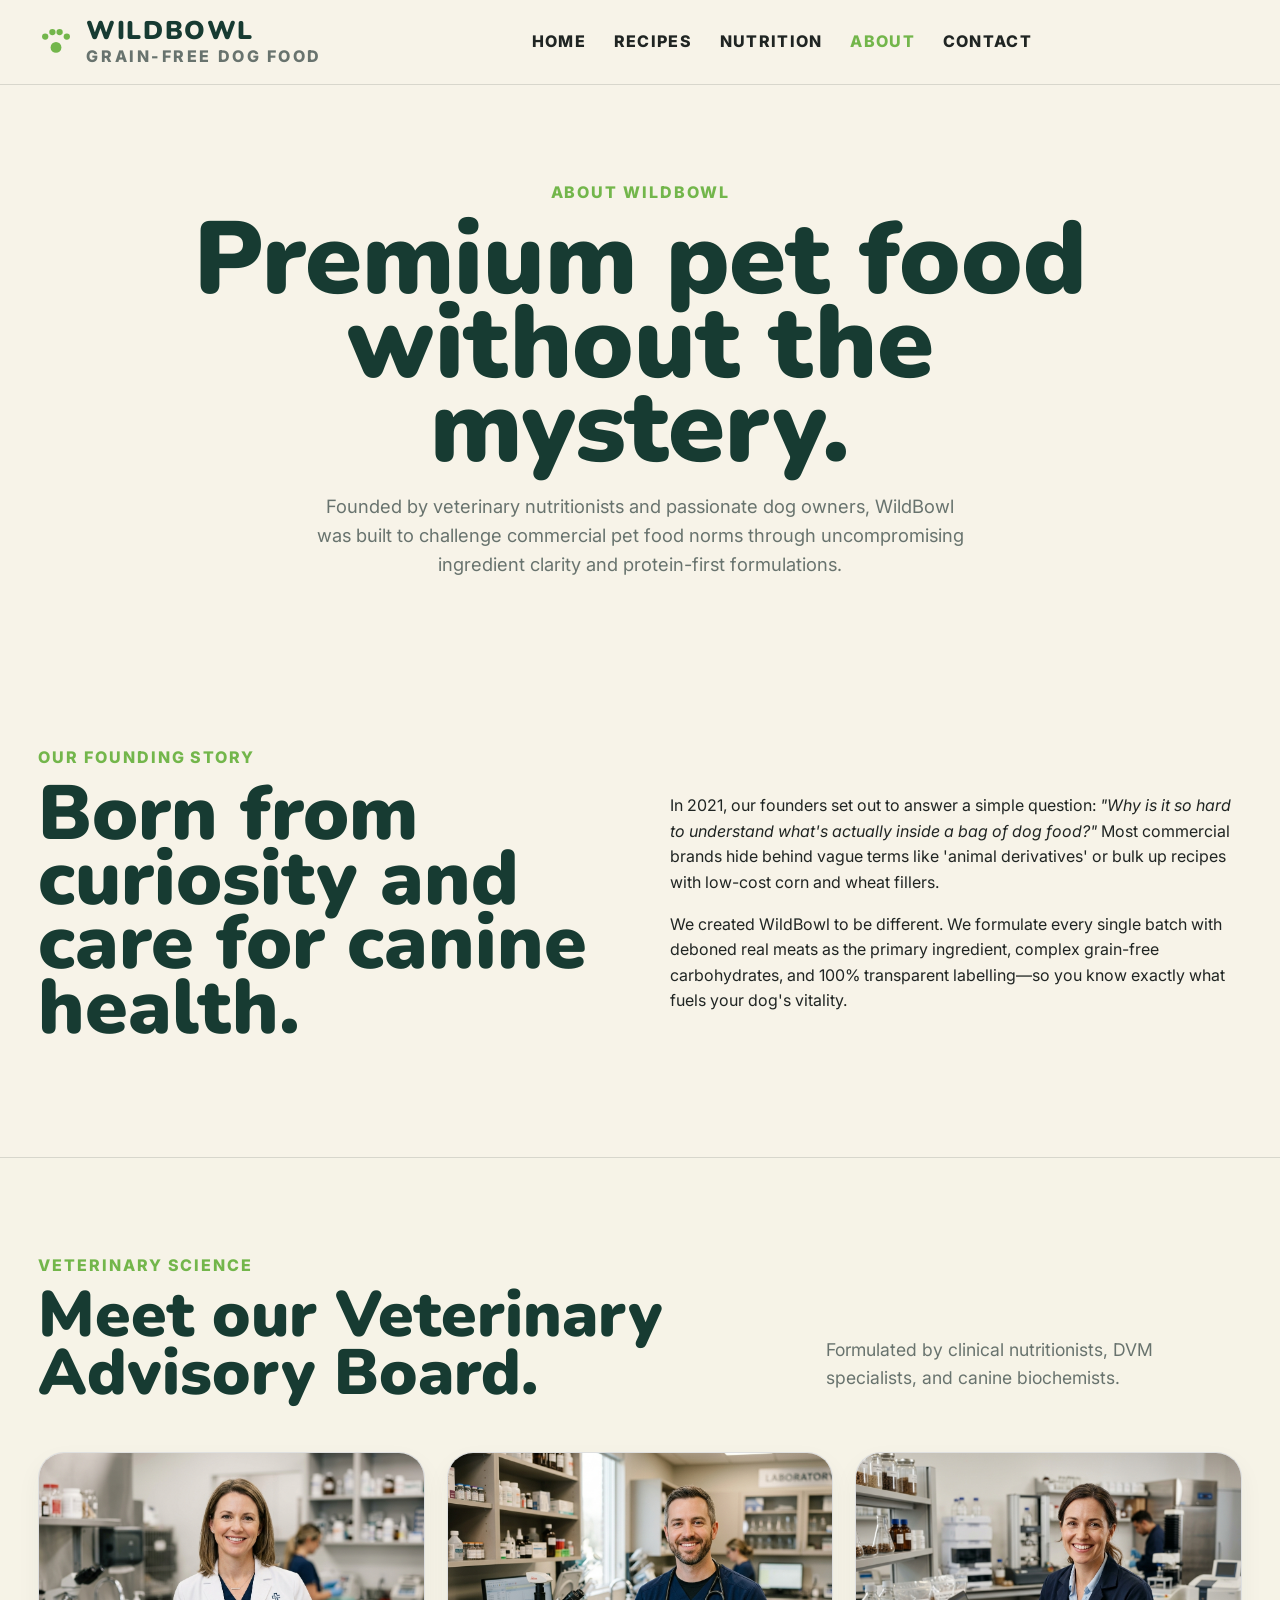
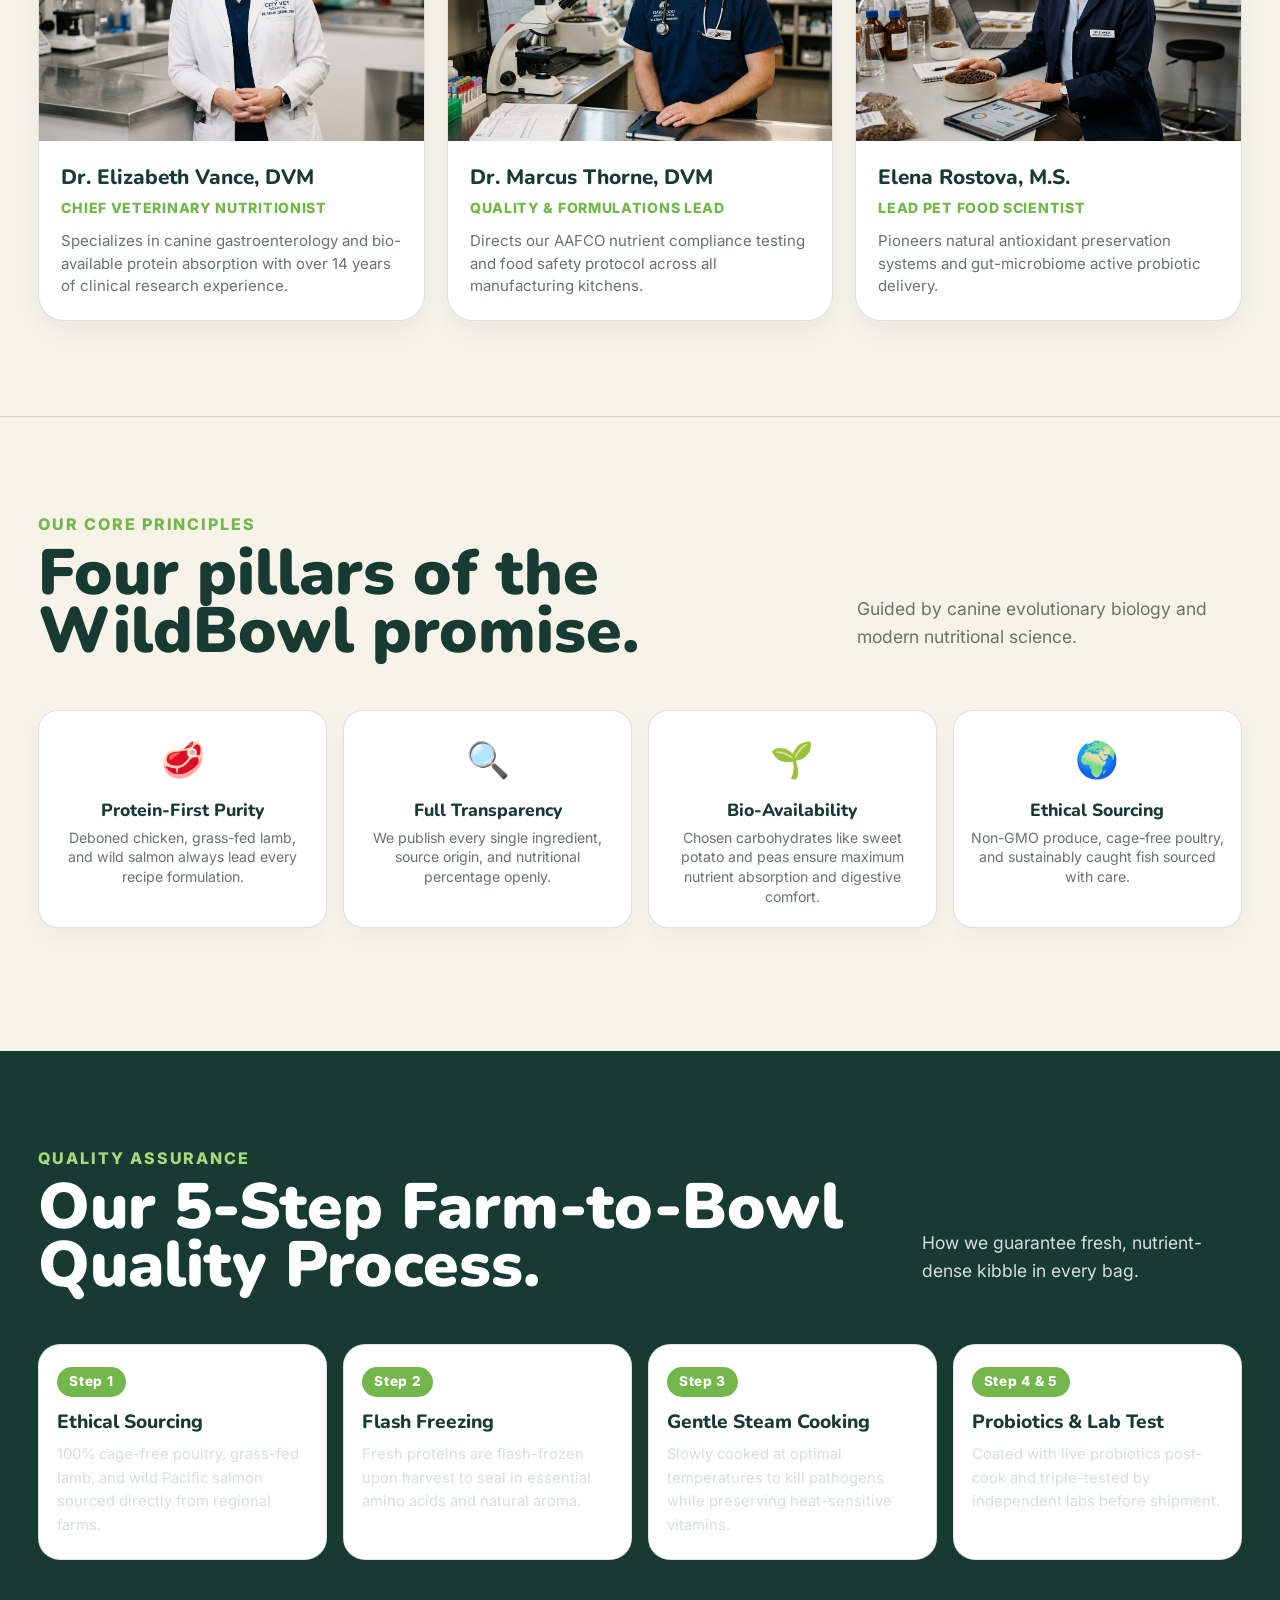
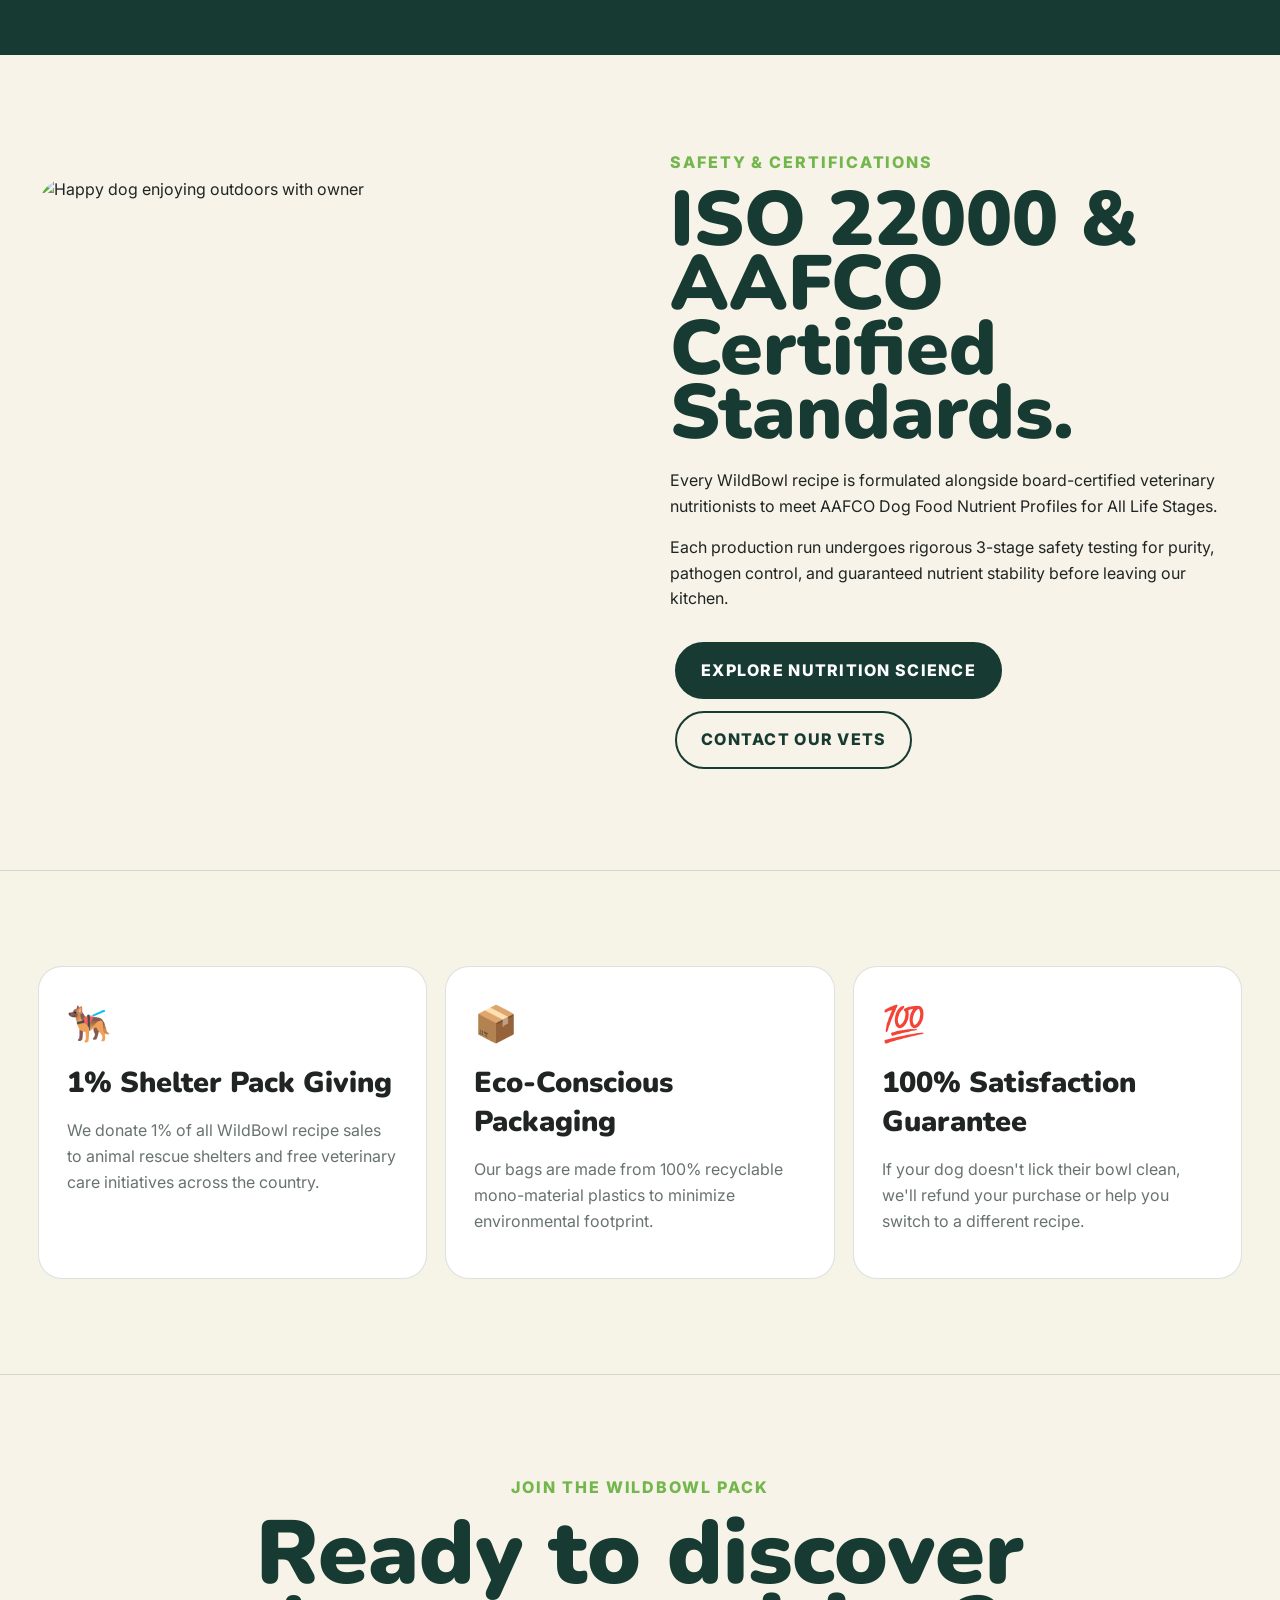
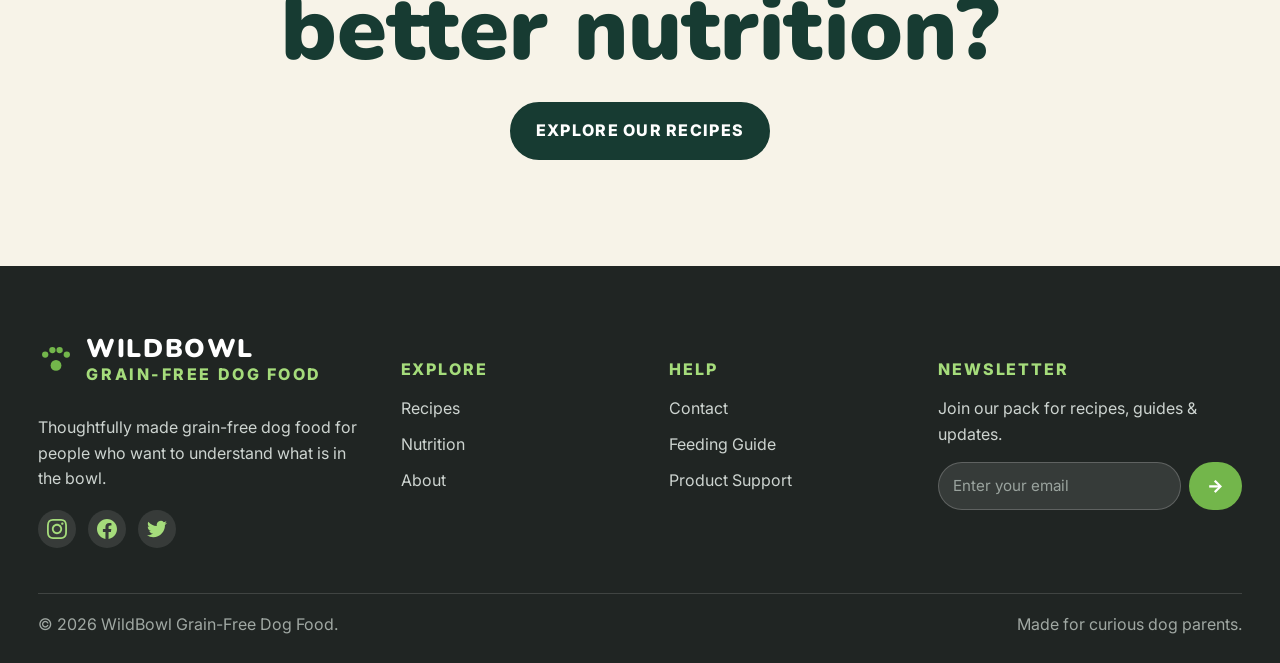
==== about.html @ 34fcf4f1 "firstcommit" ====
<!doctype html>
<html lang="en">
<head>
  <meta charset="utf-8">
  <meta name="viewport" content="width=device-width,initial-scale=1">
  <meta name="description" content="About WildBowl. Our origin, veterinary advisory board, 5-step quality assurance process, core pillars of label transparency, and commitment to grain-free dog food.">
  <title>About Our Mission & Values | WildBowl Grain-Free Dog Food</title>
  <link rel="stylesheet" href="css/style.css">
</head>
<body>
  <header class="site-header">
    <div class="container nav">
      <a class="brand" href="index.html">
        <svg class="brand-paw" viewBox="0 0 40 40" width="36" height="36" fill="none" aria-hidden="true">
          <circle cx="8" cy="14" r="3.5" fill="currentColor"/>
          <circle cx="16" cy="9" r="3.5" fill="currentColor"/>
          <circle cx="24" cy="9" r="3.5" fill="currentColor"/>
          <circle cx="32" cy="14" r="3.5" fill="currentColor"/>
          <circle cx="20" cy="26" r="6" fill="currentColor"/>
        </svg>
        <span class="brand-text">
          <span class="brand-title">WILDBOWL</span>
          <small class="brand-sub">GRAIN-FREE DOG FOOD</small>
        </span>
      </a>
      <nav class="nav-center">
        <a href="index.html">Home</a>
        <a href="products.html">Recipes</a>
        <a href="nutrition.html">Nutrition</a>
        <a href="about.html" class="active">About</a>
        <a href="contact.html">Contact</a>
      </nav>
      <div class="nav-right">
        <button class="menu-toggle" aria-label="Toggle Navigation">☰</button>
      </div>
    </div>
  </header>

  <main>
    <!-- Page Hero -->
    <section class="page-hero">
      <div class="container">
        <div class="eyebrow">About WildBowl</div>
        <h1>Premium pet food without the mystery.</h1>
        <p>Founded by veterinary nutritionists and passionate dog owners, WildBowl was built to challenge commercial pet food norms through uncompromising ingredient clarity and protein-first formulations.</p>
      </div>
    </section>

    <!-- Origin Story -->
    <section class="section">
      <div class="container about-grid">
        <div>
          <div class="eyebrow">Our Founding Story</div>
          <h2>Born from curiosity and care for canine health.</h2>
        </div>
        <div>
          <p>In 2021, our founders set out to answer a simple question: <em>"Why is it so hard to understand what's actually inside a bag of dog food?"</em> Most commercial brands hide behind vague terms like 'animal derivatives' or bulk up recipes with low-cost corn and wheat fillers.</p>
          <p>We created WildBowl to be different. We formulate every single batch with deboned real meats as the primary ingredient, complex grain-free carbohydrates, and 100% transparent labelling—so you know exactly what fuels your dog's vitality.</p>
        </div>
      </div>
    </section>

    <!-- NEW SECTION 1: Veterinary Advisory Board & Clinical Team -->
    <section class="section" style="background: rgba(247,243,232,0.6); border-top: 1px solid var(--line); border-bottom: 1px solid var(--line);">
      <div class="container">
        <div class="section-head">
          <div>
            <div class="eyebrow">Veterinary Science</div>
            <h2>Meet our Veterinary Advisory Board.</h2>
          </div>
          <p>Formulated by clinical nutritionists, DVM specialists, and canine biochemists.</p>
        </div>

        <div class="team-grid">
          <div class="team-card">
            <img src="images/vet_elizabeth.jpg" alt="Dr. Elizabeth Vance, DVM">
            <div class="team-body">
              <h3>Dr. Elizabeth Vance, DVM</h3>
              <span class="team-role">Chief Veterinary Nutritionist</span>
              <p>Specializes in canine gastroenterology and bio-available protein absorption with over 14 years of clinical research experience.</p>
            </div>
          </div>

          <div class="team-card">
            <img src="images/vet_marcus.jpg" alt="Dr. Marcus Thorne, DVM">
            <div class="team-body">
              <h3>Dr. Marcus Thorne, DVM</h3>
              <span class="team-role">Quality & Formulations Lead</span>
              <p>Directs our AAFCO nutrient compliance testing and food safety protocol across all manufacturing kitchens.</p>
            </div>
          </div>

          <div class="team-card">
            <img src="images/scientist_elena.jpg" alt="Elena Rostova, M.S.">
            <div class="team-body">
              <h3>Elena Rostova, M.S.</h3>
              <span class="team-role">Lead Pet Food Scientist</span>
              <p>Pioneers natural antioxidant preservation systems and gut-microbiome active probiotic delivery.</p>
            </div>
          </div>
        </div>
      </div>
    </section>

    <!-- Core Brand Pillars -->
    <section class="section">
      <div class="container">
        <div class="section-head">
          <div>
            <div class="eyebrow">Our Core Principles</div>
            <h2>Four pillars of the WildBowl promise.</h2>
          </div>
          <p>Guided by canine evolutionary biology and modern nutritional science.</p>
        </div>

        <div class="feature-grid">
          <div class="feature-card">
            <div class="feat-icon">🥩</div>
            <h4>Protein-First Purity</h4>
            <p>Deboned chicken, grass-fed lamb, and wild salmon always lead every recipe formulation.</p>
          </div>
          <div class="feature-card">
            <div class="feat-icon">🔍</div>
            <h4>Full Transparency</h4>
            <p>We publish every single ingredient, source origin, and nutritional percentage openly.</p>
          </div>
          <div class="feature-card">
            <div class="feat-icon">🌱</div>
            <h4>Bio-Availability</h4>
            <p>Chosen carbohydrates like sweet potato and peas ensure maximum nutrient absorption and digestive comfort.</p>
          </div>
          <div class="feature-card">
            <div class="feat-icon">🌍</div>
            <h4>Ethical Sourcing</h4>
            <p>Non-GMO produce, cage-free poultry, and sustainably caught fish sourced with care.</p>
          </div>
        </div>
      </div>
    </section>

    <!-- NEW SECTION 2: 5-Step Kitchen Quality & Safety Process -->
    <section class="section dark">
      <div class="container">
        <div class="section-head">
          <div>
            <div class="eyebrow">Quality Assurance</div>
            <h2>Our 5-Step Farm-to-Bowl Quality Process.</h2>
          </div>
          <p>How we guarantee fresh, nutrient-dense kibble in every bag.</p>
        </div>

        <div class="transition-steps">
          <div class="transition-step">
            <span class="step-badge">Step 1</span>
            <h4>Ethical Sourcing</h4>
            <p>100% cage-free poultry, grass-fed lamb, and wild Pacific salmon sourced directly from regional farms.</p>
          </div>
          <div class="transition-step">
            <span class="step-badge">Step 2</span>
            <h4>Flash Freezing</h4>
            <p>Fresh proteins are flash-frozen upon harvest to seal in essential amino acids and natural aroma.</p>
          </div>
          <div class="transition-step">
            <span class="step-badge">Step 3</span>
            <h4>Gentle Steam Cooking</h4>
            <p>Slowly cooked at optimal temperatures to kill pathogens while preserving heat-sensitive vitamins.</p>
          </div>
          <div class="transition-step">
            <span class="step-badge">Step 4 & 5</span>
            <h4>Probiotics & Lab Test</h4>
            <p>Coated with live probiotics post-cook and triple-tested by independent labs before shipment.</p>
          </div>
        </div>
      </div>
    </section>

    <!-- Veterinary Advisory Board & Certifications -->
    <section class="section">
      <div class="container split">
        <img src="https://images.unsplash.com/photo-1558788353-f76d92427f16?auto=format&fit=crop&w=1200&q=85" alt="Happy dog enjoying outdoors with owner">
        <div>
          <div class="eyebrow">Safety & Certifications</div>
          <h2>ISO 22000 & AAFCO Certified Standards.</h2>
          <p>Every WildBowl recipe is formulated alongside board-certified veterinary nutritionists to meet AAFCO Dog Food Nutrient Profiles for All Life Stages.</p>
          <p>Each production run undergoes rigorous 3-stage safety testing for purity, pathogen control, and guaranteed nutrient stability before leaving our kitchen.</p>
          <div style="margin-top: 24px;">
            <a class="btn" href="nutrition.html">Explore Nutrition Science</a>
            <a class="btn alt" href="contact.html">Contact Our Vets</a>
          </div>
        </div>
      </div>
    </section>

    <!-- Community Impact -->
    <section class="section" style="background: rgba(247,243,232,0.6); border-top: 1px solid var(--line); border-bottom: 1px solid var(--line);">
      <div class="container services-grid">
        <div class="service">
          <div style="font-size: 2.2rem; margin-bottom: 12px;">🐕‍🦺</div>
          <h3>1% Shelter Pack Giving</h3>
          <p>We donate 1% of all WildBowl recipe sales to animal rescue shelters and free veterinary care initiatives across the country.</p>
        </div>
        <div class="service">
          <div style="font-size: 2.2rem; margin-bottom: 12px;">📦</div>
          <h3>Eco-Conscious Packaging</h3>
          <p>Our bags are made from 100% recyclable mono-material plastics to minimize environmental footprint.</p>
        </div>
        <div class="service">
          <div style="font-size: 2.2rem; margin-bottom: 12px;">💯</div>
          <h3>100% Satisfaction Guarantee</h3>
          <p>If your dog doesn't lick their bowl clean, we'll refund your purchase or help you switch to a different recipe.</p>
        </div>
      </div>
    </section>

    <!-- CTA -->
    <section class="cta">
      <div class="container">
        <div class="eyebrow">Join the WildBowl Pack</div>
        <h2>Ready to discover better nutrition?</h2>
        <a class="btn" href="products.html">Explore Our Recipes</a>
      </div>
    </section>
  </main>

  <footer class="footer">
    <div class="container">
      <div class="footer-grid">
        <div>
          <a class="brand" href="index.html">
            <svg class="brand-paw" viewBox="0 0 40 40" width="36" height="36" fill="none" aria-hidden="true">
              <circle cx="8" cy="14" r="3.5" fill="currentColor"/>
              <circle cx="16" cy="9" r="3.5" fill="currentColor"/>
              <circle cx="24" cy="9" r="3.5" fill="currentColor"/>
              <circle cx="32" cy="14" r="3.5" fill="currentColor"/>
              <circle cx="20" cy="26" r="6" fill="currentColor"/>
            </svg>
            <span class="brand-text">
              <span class="brand-title">WILDBOWL</span>
              <small class="brand-sub">GRAIN-FREE DOG FOOD</small>
            </span>
          </a>
          <p>Thoughtfully made grain-free dog food for people who want to understand what is in the bowl.</p>
          <div class="social-links">
            <a href="#" aria-label="Instagram"><svg viewBox="0 0 24 24" width="20" height="20" fill="currentColor"><path d="M12 2.163c3.204 0 3.584.012 4.85.07 3.252.148 4.771 1.691 4.919 4.919.058 1.265.069 1.645.069 4.849 0 3.205-.012 3.584-.069 4.849-.149 3.225-1.664 4.771-4.919 4.919-1.266.058-1.644.07-4.85.07-3.204 0-3.584-.012-4.849-.07-3.26-.149-4.771-1.699-4.919-4.92-.058-1.265-.07-1.644-.07-4.849 0-3.204.013-3.583.07-4.849.149-3.227 1.664-4.771 4.919-4.919 1.266-.057 1.645-.069 4.849-.069zm0-2.163c-3.259 0-3.667.014-4.947.072-4.358.2-6.78 2.618-6.98 6.98-.059 1.281-.073 1.689-.073 4.948 0 3.259.014 3.668.072 4.948.2 4.358 2.618 6.78 6.98 6.98 1.281.058 1.689.072 4.948.072 3.259 0 3.668-.014 4.948-.072 4.354-.2 6.782-2.618 6.979-6.98.059-1.28.073-1.689.073-4.948 0-3.259-.014-3.667-.072-4.947-.196-4.354-2.617-6.78-6.979-6.98-1.281-.059-1.69-.073-4.949-.073zm0 5.838c-3.403 0-6.162 2.759-6.162 6.162s2.759 6.163 6.162 6.163 6.162-2.759 6.162-6.163c0-3.403-2.759-6.162-6.162-6.162zm0 10.162c-2.209 0-4-1.79-4-4 0-2.209 1.791-4 4-4s4 1.791 4 4c0 2.21-1.791 4-4 4zm6.406-11.845c-.796 0-1.441.645-1.441 1.44s.645 1.44 1.441 1.44c.795 0 1.439-.645 1.439-1.44s-.644-1.44-1.439-1.44z"/></svg></a>
            <a href="#" aria-label="Facebook"><svg viewBox="0 0 24 24" width="20" height="20" fill="currentColor"><path d="M24 12.073c0-6.627-5.373-12-12-12s-12 5.373-12 12c0 5.99 4.388 10.954 10.125 11.854v-8.385H7.078v-3.47h3.047V9.43c0-3.007 1.792-4.669 4.533-4.669 1.312 0 2.686.235 2.686.235v2.953H15.83c-1.491 0-1.956.925-1.956 1.874v2.25h3.328l-.532 3.47h-2.796v8.385C19.612 23.027 24 18.062 24 12.073z"/></svg></a>
            <a href="#" aria-label="Twitter"><svg viewBox="0 0 24 24" width="20" height="20" fill="currentColor"><path d="M23.953 4.57a10 10 0 01-2.825.775 4.958 4.958 0 002.163-2.723c-.951.555-2.005.959-3.127 1.184a4.92 4.92 0 00-8.384 4.482C7.69 8.095 4.067 6.13 1.64 3.162a4.822 4.822 0 00-.666 2.475c0 1.71.87 3.213 2.188 4.096a4.904 4.904 0 01-2.228-.616v.06a4.923 4.923 0 003.946 4.827 4.996 4.996 0 01-2.212.085 4.936 4.936 0 004.604 3.417 9.867 9.867 0 01-6.102 2.105c-.39 0-.779-.023-1.17-.067a13.995 13.995 0 007.557 2.209c9.053 0 13.998-7.496 13.998-13.985 0-.21 0-.42-.015-.63A9.936 9.936 0 0024 4.59z"/></svg></a>
          </div>
        </div>
        <div>
          <h4>Explore</h4>
          <a href="products.html">Recipes</a>
          <a href="nutrition.html">Nutrition</a>
          <a href="about.html">About</a>
        </div>
        <div>
          <h4>Help</h4>
          <a href="contact.html">Contact</a>
          <a href="nutrition.html#guide">Feeding Guide</a>
          <a href="contact.html">Product Support</a>
        </div>
        <div>
          <h4>Newsletter</h4>
          <p class="footer-newsletter-text">Join our pack for recipes, guides & updates.</p>
          <form class="newsletter-form">
            <input type="email" placeholder="Enter your email" required aria-label="Email address">
            <button type="submit" aria-label="Subscribe">→</button>
          </form>
        </div>
      </div>
      <div class="copyright">
        <span>© 2026 WildBowl Grain-Free Dog Food.</span>
        <span>Made for curious dog parents.</span>
      </div>
    </div>
  </footer>

  <div class="flash"></div>
  <script src="js/main.js"></script>
</body>
</html>
---- css/style.css ----
@import url("https://fonts.googleapis.com/css2?family=Nunito:wght@600;700;800;900&family=Inter:wght@400;500;600;700&family=IBM+Plex+Mono:wght@500;600&display=swap");

:root{
  --forest:#173B32;
  --green:#73B64B;
  --cream:#F7F3E8;
  --sky:#DCEFF0;
  --pumpkin:#E88945;
  --ink:#202523;
  --muted:#68736e;
  --line:rgba(32,37,35,.14);
  --display:Nunito,Arial,sans-serif;
  --sans:Inter,Arial,sans-serif;
  --mono:"IBM Plex Mono",monospace;
}

*{box-sizing:border-box}
html{scroll-behavior:smooth}
body{margin:0;background:var(--cream);color:var(--ink);font:16px/1.6 var(--sans)}
a{text-decoration:none;color:inherit}
img{max-width:100%;display:block}
button,input,textarea,select{font:inherit}
.container{width:min(1280px,94%);margin:auto}

.eyebrow{text-transform:uppercase;letter-spacing:.12em;font-size:1rem;font-weight:800;color:var(--green)}
.section{padding:95px 0}
.section-head{display:flex;justify-content:space-between;align-items:end;gap:30px;margin-bottom:42px}
.section-head h2{font:900 clamp(2.7rem,5vw,5rem)/.9 var(--display);color:var(--forest);margin:8px 0}
.section-head p{max-width:520px;color:var(--muted);font-size:1.1rem}

.btn{display:inline-flex;align-items:center;justify-content:center;padding:14px 24px;border-radius:999px;border:2px solid var(--forest);background:var(--forest);color:#fff;text-transform:uppercase;letter-spacing:.08em;font-size:clamp(0.875rem,2.2vw,1rem);font-weight:800;cursor:pointer;transition:.25s;margin:6px 5px}
.btn:hover{background:var(--green);border-color:var(--green);transform:translateY(-2px)}
.btn.alt{background:transparent;color:var(--forest)}
.btn.light{background:#fff;color:var(--forest);border-color:#fff}

/* Header & Nav Layout */
.site-header{position:sticky;top:0;z-index:30;background:rgba(247,243,232,.95);backdrop-filter:blur(14px);border-bottom:1px solid var(--line)}
.nav{min-height:84px;display:flex;align-items:center;justify-content:space-between;gap:20px;position:relative}

/* Shared Brand Logo (Strictly Side-by-Side Flex Row) */
.brand{display:inline-flex;flex-direction:row;align-items:center;gap:12px;text-decoration:none;flex-shrink:0}
.brand-paw{color:var(--green);flex-shrink:0;width:36px;height:36px;transition:transform .3s ease}
.brand:hover .brand-paw{transform:scale(1.15)}
.brand-text{display:flex;flex-direction:column;justify-content:center}
.brand-title{font:900 1.6rem/1 var(--display);color:var(--forest);letter-spacing:.06em;text-transform:uppercase}
.brand-sub{display:block;font:800 1rem var(--sans);letter-spacing:.16em;text-transform:uppercase;margin-top:3px;color:var(--muted)}

/* Center Navigation Menu */
.nav-center{display:flex;align-items:center;gap:28px;margin:0 auto}
.nav-right{display:flex;align-items:center;gap:18px;flex-shrink:0}
.nav a{font-size:1rem;text-transform:uppercase;letter-spacing:.08em;font-weight:800;transition:color .2s ease}
.nav a:hover,.nav a.active{color:var(--green)}

/* Dropdowns */
.dropdown{position:relative;display:inline-flex;align-items:center}
.dropdown-panel{display:none;position:absolute;top:calc(100% + 6px);left:0;background:#fff;min-width:210px;padding:10px;border:1px solid var(--line);border-radius:16px;box-shadow:0 15px 35px rgba(23,59,50,.14);z-index:40}
.dropdown-panel::before{content:"";position:absolute;top:-14px;left:0;right:0;height:14px;background:transparent}
.dropdown:hover .dropdown-panel,.dropdown.active .dropdown-panel{display:block}
.dropdown-panel a{display:block;padding:10px 14px;border-radius:10px;font-size:0.95rem;transition:background .2s, color .2s}
.dropdown-panel a:hover{background:var(--cream);color:var(--forest)}

/* Bag Action Button */
.bag{display:inline-flex;align-items:center;justify-content:center;padding:12px 24px;border-radius:999px;background:var(--forest);color:#fff !important;font-size:1rem;font-weight:800;letter-spacing:.08em;transition:all .25s}
.bag:hover{background:var(--green);transform:translateY(-2px);box-shadow:0 6px 16px rgba(115,182,75,.3)}
.bag-mobile{display:none}
.menu-toggle{display:none;border:0;background:none;font-size:1.8rem;cursor:pointer;color:var(--forest)}

/* Hero & Sections */
.hero{padding:70px 0 100px;text-align:center}
.hero h1{font:900 clamp(4rem,9vw,8rem)/.82 var(--display);letter-spacing:-.05em;color:var(--forest);max-width:900px;margin:17px auto}
.hero p{max-width:650px;color:var(--muted);margin:0 auto 28px;font-size:1.15rem}
.hero-art{width:min(900px,100%);margin:55px auto 0;position:relative}
.hero-art img{width:100%;aspect-ratio:16/10;max-height:500px;object-fit:cover;object-position:center 20%;border-radius:35px;box-shadow:0 25px 65px rgba(23,59,50,.15)}
.tag{position:absolute;background:#fff;border-radius:999px;padding:12px 18px;font-size:1rem;font-weight:800;box-shadow:0 10px 25px rgba(0,0,0,.1)}
.t1{left:4%;top:13%}
.t2{right:4%;bottom:14%}
.t3{left:40%;bottom:-18px;background:var(--green);color:#fff}
.badges{display:flex;gap:12px;justify-content:center;flex-wrap:wrap;margin-top:28px}
.badge{border:1px solid var(--line);padding:10px 18px;border-radius:999px;font-size:clamp(0.8rem,2vw,0.95rem);text-transform:uppercase;letter-spacing:.06em;font-weight:700;margin:4px 3px}
.product-grid{display:grid;grid-template-columns:repeat(3,1fr);gap:22px}
.product{background:#fff;border:1px solid var(--line);border-radius:24px;overflow:hidden;transition:.25s}
.product:hover{transform:translateY(-5px);box-shadow:0 20px 45px rgba(23,59,50,.1)}
.product-image{background:var(--sky);position:relative}
.product-image img{width:100%;aspect-ratio:4/3;object-fit:cover;object-position:center 25%}
.product-body{padding:22px}
.product-tag{display:inline-block;background:var(--sky);padding:8px 14px;border-radius:999px;font-size:1rem;text-transform:uppercase;letter-spacing:.08em;font-weight:800;color:var(--forest)}
.product h3{font:900 1.8rem/1 var(--display);margin:12px 0 7px}
.product p{color:var(--muted);font-size:1rem;margin:0}
.product-bottom{display:flex;justify-content:space-between;align-items:center;margin-top:18px}
.price{font-weight:800;font-size:1.15rem}
.dark{background:var(--forest) !important;color:#fff !important}
.dark .eyebrow{color:#a5dc7b !important}
.dark p{color:#d5dfdb !important;font-size:1.1rem}
.dark h2{color:#fff !important}
.split,.about-grid,.detail{display:grid;grid-template-columns:1fr 1fr;gap:60px;align-items:center}
.split img,.detail img{width:100%;aspect-ratio:1;object-fit:cover;object-position:center 25%;border-radius:32px}
.split h2,.about-grid h2{font:900 clamp(3rem,6vw,6rem)/.84 var(--display);color:var(--forest);margin:12px 0 22px}
.dark h2{color:#fff !important}

/* Interactive Custom Recipe Builder Component */
.builder-grid{display:grid;grid-template-columns:1.05fr .95fr;gap:45px;align-items:center}
.builder-preview-card{background:#fff;border:1px solid var(--line);border-radius:28px;overflow:hidden;box-shadow:0 20px 45px rgba(23,59,50,.08)}
.builder-img-wrap{position:relative;width:100%;height:290px;background:var(--sky);overflow:hidden}
.builder-img-wrap img{width:100%;height:100%;object-fit:cover;object-position:center 65%;transition:opacity .3s ease}
.builder-tag{position:absolute;top:16px;left:16px;background:var(--forest);color:#fff;padding:8px 16px;border-radius:999px;font-weight:800;font-size:0.9rem;letter-spacing:.05em;z-index:2;box-shadow:0 6px 16px rgba(23,59,50,.2)}
.builder-stats{padding:20px 22px;display:flex;flex-direction:column;gap:12px}
.builder-stat{display:grid;grid-template-columns:1fr auto;gap:4px 10px;align-items:center}
.stat-label{font-size:0.85rem;font-weight:700;text-transform:uppercase;letter-spacing:.06em;color:var(--muted)}
.stat-bar{grid-column:1/-1;height:10px;background:#edf0ea;border-radius:999px;overflow:hidden}
.stat-bar span{display:block;height:100%;background:var(--green);border-radius:999px;transition:width .4s ease}
.builder-stat strong{font-size:0.95rem;font-weight:800;color:var(--forest)}

.builder-controls h2{font:900 clamp(2.2rem,5vw,3.8rem)/.9 var(--display);color:var(--forest);margin:10px 0 14px}
.builder-controls p{color:var(--muted);font-size:1.05rem;margin-bottom:22px}
.builder-opts{display:grid;grid-template-columns:1fr 1fr;gap:12px;margin-bottom:24px}
.builder-opt{display:flex;align-items:center;gap:12px;padding:12px 14px;background:#fff;border:2px solid var(--line);border-radius:18px;cursor:pointer;text-align:left;transition:all .2s ease}
.builder-opt:hover,.builder-opt.active{border-color:var(--green);background:rgba(115,182,75,.08)}
.opt-icon{font-size:1.5rem;flex-shrink:0}
.opt-text{display:flex;flex-direction:column}
.opt-text strong{font:800 0.95rem var(--display);color:var(--forest)}
.opt-text small{font-size:0.78rem;color:var(--muted)}
.nutrition{display:grid;gap:18px}
.metric{background:#fff;padding:18px;border-radius:18px;border:1px solid var(--line)}
.metric-head{display:flex;justify-content:space-between;font:800 1rem var(--mono)}
.meter{height:12px;background:#edf0ea;border-radius:999px;overflow:hidden;margin-top:10px}
.meter span{display:block;height:100%;background:var(--green);border-radius:999px}
.dog-grid{display:grid;grid-template-columns:repeat(5,1fr);gap:12px}
.dog{background:#fff;border:1px solid var(--line);border-radius:22px;padding:26px 10px;text-align:center;transition:.25s}
.dog:hover{background:var(--green);color:#fff;transform:translateY(-4px)}
.dog-icon{font-size:2.6rem}
.dog strong{display:block;font:800 1.1rem var(--display);margin-top:8px}
.page-hero{padding:95px 0 70px;text-align:center}
.page-hero h1{font:900 clamp(4rem,8vw,7.5rem)/.82 var(--display);color:var(--forest);max-width:950px;margin:12px auto 22px}
.page-hero p{max-width:660px;margin:auto;color:var(--muted);font-size:1.15rem}
.services-grid{display:grid;grid-template-columns:repeat(3,1fr);gap:18px}
.service{background:#fff;border:1px solid var(--line);border-radius:24px;padding:28px}
.service h3{font:900 1.8rem var(--display);margin:12px 0 7px}
.service p{color:var(--muted);font-size:1rem}
.form-grid{display:grid;grid-template-columns:1fr 1fr;gap:18px}
.field{display:flex;flex-direction:column;gap:7px}
.field.full{grid-column:1/-1}
.field label{font-size:1rem;text-transform:uppercase;letter-spacing:.08em;font-weight:800}
.field input,.field textarea,.field select{padding:14px 16px;border:1px solid var(--line);border-radius:14px;background:#fff;font-size:1rem}
.field textarea{min-height:160px;resize:vertical}
.cta{text-align:center;padding:100px 0}
.cta h2{font:900 clamp(3rem,7vw,6rem)/.85 var(--display);color:var(--forest);max-width:900px;margin:15px auto 28px}

/* Footer Styling with Matching Header Logo & Newsletter + Social Links */
.footer{background:var(--ink);color:#fff;padding:70px 0 25px}
.footer-grid{display:grid;grid-template-columns:1.4fr 1fr 1fr 1.3fr;gap:35px}
.footer .brand{display:inline-flex;flex-direction:row;align-items:center;gap:12px;margin-bottom:15px}
.footer .brand-title{color:#ffffff}
.footer .brand-sub{color:#a5dc7b}
.footer h4{font-size:1rem;letter-spacing:.12em;color:#a5dc7b;text-transform:uppercase;font-weight:800;margin-bottom:14px}
.footer a,.footer p{color:#cdd4d0;font-size:1rem}
.footer a:not(.brand):not(.social-links a){display:block;margin:10px 0;transition:color .2s}
.footer a:hover{color:var(--green)}
.footer-newsletter-text{color:#cdd4d0;font-size:0.95rem;margin:0 0 14px 0}
.newsletter-form{display:flex;gap:8px;margin-bottom:18px}
.newsletter-form input{padding:10px 14px;border:1px solid rgba(255,255,255,.2);border-radius:999px;background:rgba(255,255,255,.1);color:#fff;font-size:0.95rem;width:100%;outline:none;transition:border-color .2s}
.newsletter-form input::placeholder{color:#9aa39e}
.newsletter-form input:focus{border-color:var(--green);background:rgba(255,255,255,.15)}
.newsletter-form button{padding:10px 18px;border:0;border-radius:999px;background:var(--green);color:#fff;font-size:1.1rem;font-weight:800;cursor:pointer;transition:transform .2s, background .2s}
.newsletter-form button:hover{background:#84ca59;transform:translateY(-1px)}
.social-links{display:flex;gap:12px;align-items:center;margin-top:18px}
.social-links a{display:inline-flex;align-items:center;justify-content:center;width:38px;height:38px;border-radius:50%;background:rgba(255,255,255,.1);color:#a5dc7b;margin:0;transition:all .2s ease}
.social-links a:hover{background:var(--green);color:#fff;transform:translateY(-2px)}
.copyright{border-top:1px solid rgba(255,255,255,.14);margin-top:45px;padding-top:18px;color:#a0a8a3;font-size:1rem;display:flex;justify-content:space-between}
.flash{position:fixed;right:20px;bottom:20px;background:var(--forest);color:#fff;padding:14px 22px;border-radius:999px;display:none;z-index:60;font-size:1rem}

/* Responsive Media Queries */
@media(max-width:900px){
  .site-header{padding:0 8px}
  .nav{min-height:72px;gap:12px}
  .brand-paw{width:30px;height:30px}
  .brand-title{font-size:1.35rem}
  .brand-sub{font-size:0.8rem;letter-spacing:.12em}
  .nav-center{
    display:none;
    position:absolute;
    top:100%;
    left:0;
    right:0;
    background:#F7F3E8;
    backdrop-filter:blur(16px);
    flex-direction:column;
    padding:20px 24px;
    border-bottom:2px solid var(--forest);
    box-shadow:0 20px 40px rgba(23,59,50,.16);
    margin:0;
    gap:14px;
    align-items:stretch;
    z-index:50;
  }
  .nav-center.open{display:flex}
  .nav-center > a:not(.bag-mobile),.dropdown > a{font-size:1.05rem;padding:8px 0;display:flex;justify-content:space-between;align-items:center;border-bottom:1px solid var(--line);color:var(--forest)}
  .dropdown > a::after{content:"▾";font-size:.85rem;margin-left:8px;transition:transform .2s ease}
  .dropdown.active > a::after,.dropdown:hover > a::after{transform:rotate(180deg)}
  .dropdown-panel{
    position:static;
    transform:none;
    box-shadow:none;
    border:0;
    border-left:3px solid var(--green);
    border-radius:0 12px 12px 0;
    width:100%;
    padding:6px 0 6px 16px;
    margin-top:6px;
    background:rgba(115,182,75,.08);
    display:none;
  }
  .dropdown.active .dropdown-panel,.dropdown:hover .dropdown-panel{display:flex;flex-direction:column;gap:6px}
  .dropdown-panel a{padding:8px 12px;font-size:0.95rem;border-bottom:none;color:var(--ink)}
  .dropdown-panel a:hover{background:var(--green);color:#fff}
  .nav-right .bag{display:none}
  .bag-mobile{
    display:flex !important;
    align-items:center !important;
    justify-content:center !important;
    text-align:center !important;
    padding:12px 28px !important;
    border-radius:999px !important;
    background:var(--forest) !important;
    color:#fff !important;
    font-size:1rem !important;
    font-weight:800 !important;
    letter-spacing:.08em !important;
    margin:14px auto 4px !important;
    width:fit-content !important;
    min-width:160px !important;
    border-bottom:none !important;
    transition:all .25s ease;
  }
  .bag-mobile:hover{
    background:var(--green) !important;
    color:#fff !important;
  }
  .menu-toggle{display:block}
  .builder-grid{grid-template-columns:1fr;gap:35px}
  .product-grid,.services-grid{grid-template-columns:1fr 1fr}
  .split,.lab,.about-grid,.detail{grid-template-columns:1fr}
  .dog-grid{grid-template-columns:repeat(3,1fr)}
  .footer-grid{grid-template-columns:1fr 1fr}
}

@media(max-width:600px){
  .section{padding:50px 0}
  .hero{padding:40px 0 50px}
  .hero h1{font-size:clamp(2.2rem,7.5vw,3.2rem);line-height:1.05;letter-spacing:-.03em;max-width:100%}
  .hero p{font-size:1rem;line-height:1.5;margin-bottom:20px}
  .page-hero{padding:45px 0 30px}
  .page-hero h1{font-size:clamp(2.2rem,7.5vw,3.2rem);line-height:1.05}
  .page-hero p{font-size:1rem}
  .section-head{display:block;margin-bottom:28px}
  .section-head h2,.split h2,.about-grid h2,.cta h2{font-size:clamp(1.8rem,6vw,2.5rem);line-height:1.1}
  .section-head p{font-size:1rem}
  .btn{padding:12px 22px;font-size:.875rem;margin:8px 4px;letter-spacing:.05em}
  .badges{gap:8px;margin-top:20px}
  .badge{padding:8px 14px;font-size:.8rem;margin:4px 2px}
  .eyebrow{font-size:.85rem;letter-spacing:.1em}
  .brand-paw{width:26px;height:26px}
  .brand-title{font-size:1.2rem}
  .brand-sub{font-size:0.75rem;letter-spacing:.08em}
  .bag{padding:8px 16px;font-size:.85rem}
  .tag{display:none}
  .hero-art img{aspect-ratio:4/3;object-position:center 15%;border-radius:24px}
  .split img,.detail img{aspect-ratio:4/3;object-position:center 20%;border-radius:24px}
  .builder-opts{grid-template-columns:1fr}
  .product-grid,.services-grid,.form-grid,.dog-grid{grid-template-columns:1fr}
  .field.full{grid-column:auto}
  .footer-grid{grid-template-columns:1fr}
  .copyright{display:block}
  .copyright span{display:block;margin-top:8px}
  .lab-box{min-height:300px}
}

/* ==========================================
   ENHANCED COMPONENTS FOR DETAIL, NUTRITION, ABOUT, CONTACT
   ========================================== */

/* Tables & Specifications */
.spec-table, .feeding-table {
  width: 100%;
  border-collapse: collapse;
  margin: 20px 0;
  background: #fff;
  border-radius: 18px;
  overflow: hidden;
  border: 1px solid var(--line);
  box-shadow: 0 10px 25px rgba(23,59,50,0.04);
}
.spec-table th, .feeding-table th {
  background: var(--forest);
  color: #fff;
  text-align: left;
  padding: 14px 18px;
  font-family: var(--display);
  font-size: 1rem;
  letter-spacing: 0.05em;
  text-transform: uppercase;
}
.spec-table td, .feeding-table td {
  padding: 14px 18px;
  border-bottom: 1px solid var(--line);
  color: var(--ink);
  font-size: 0.98rem;
}
.spec-table tr:last-child td, .feeding-table tr:last-child td {
  border-bottom: none;
}
.spec-table tr:nth-child(even), .feeding-table tr:nth-child(even) {
  background: rgba(247,243,232,0.5);
}

/* Size Selectors */
.size-selector {
  display: flex;
  gap: 10px;
  margin: 18px 0;
}
.size-btn {
  padding: 10px 18px;
  border: 2px solid var(--line);
  border-radius: 999px;
  background: #fff;
  font-weight: 800;
  font-size: 0.95rem;
  cursor: pointer;
  transition: all 0.2s ease;
  color: var(--forest);
}
.size-btn:hover, .size-btn.active {
  border-color: var(--forest);
  background: var(--forest);
  color: #fff;
}

/* Feature Highlights Grid */
.feature-grid {
  display: grid;
  grid-template-columns: repeat(4, 1fr);
  gap: 16px;
  margin: 28px 0;
}
.feature-card {
  background: #fff;
  border: 1px solid var(--line);
  border-radius: 20px;
  padding: 20px 16px;
  text-align: center;
  box-shadow: 0 8px 20px rgba(23,59,50,0.04);
}
.feature-card .feat-icon {
  font-size: 2.2rem;
  margin-bottom: 10px;
}
.feature-card h4 {
  font: 800 1.1rem var(--display);
  color: var(--forest);
  margin: 0 0 6px;
}
.feature-card p {
  font-size: 0.88rem;
  color: var(--muted);
  margin: 0;
  line-height: 1.4;
}

/* Ingredients Section */
.ingredients-box {
  background: #fff;
  border: 1px solid var(--line);
  border-radius: 24px;
  padding: 28px;
  margin: 24px 0;
}
.ingredients-box h3 {
  font: 900 1.6rem var(--display);
  color: var(--forest);
  margin: 0 0 12px;
}
.ingredients-box p {
  color: var(--ink);
  line-height: 1.7;
  font-size: 1.02rem;
}

/* FAQ Accordion */
.faq-accordion {
  display: flex;
  flex-direction: column;
  gap: 14px;
  margin-top: 24px;
}
.faq-item {
  background: #fff;
  border: 1px solid var(--line);
  border-radius: 18px;
  overflow: hidden;
  transition: border-color 0.2s ease;
}
.faq-item:hover {
  border-color: var(--green);
}
.faq-question {
  width: 100%;
  padding: 20px 24px;
  background: none;
  border: 0;
  text-align: left;
  font: 800 1.15rem var(--display);
  color: var(--forest);
  cursor: pointer;
  display: flex;
  justify-content: space-between;
  align-items: center;
}
.faq-question::after {
  content: "+";
  font-size: 1.5rem;
  font-weight: 700;
  color: var(--green);
  transition: transform 0.3s ease;
}
.faq-item.active .faq-question::after {
  content: "−";
  transform: rotate(180deg);
}
.faq-answer {
  display: none;
  padding: 0 24px 22px;
  color: var(--muted);
  font-size: 1.02rem;
  line-height: 1.6;
}
.faq-item.active .faq-answer {
  display: block;
}

/* 7-Day Feeding Transition Steps */
.transition-steps {
  display: grid;
  grid-template-columns: repeat(4, 1fr);
  gap: 16px;
  margin-top: 28px;
}
.transition-step {
  background: #fff;
  border: 1px solid var(--line);
  border-radius: 22px;
  padding: 22px 18px;
  position: relative;
}
.step-badge {
  display: inline-block;
  background: var(--green);
  color: #fff;
  font-weight: 800;
  font-size: 0.85rem;
  padding: 4px 12px;
  border-radius: 999px;
  margin-bottom: 12px;
  letter-spacing: 0.05em;
}
.transition-step h4 {
  font: 800 1.2rem var(--display);
  color: var(--forest);
  margin: 0 0 8px;
}
.transition-step p {
  font-size: 0.92rem;
  color: var(--muted);
  margin: 0;
}
.ratio-visual {
  height: 8px;
  background: #e1e7e3;
  border-radius: 999px;
  margin-top: 14px;
  overflow: hidden;
}
.ratio-fill {
  height: 100%;
  background: var(--forest);
  border-radius: 999px;
}

/* Contact Cards Hub */
.contact-cards {
  display: grid;
  grid-template-columns: repeat(3, 1fr);
  gap: 20px;
  margin-bottom: 35px;
}
.contact-card {
  background: #fff;
  border: 1px solid var(--line);
  border-radius: 24px;
  padding: 26px;
  transition: transform 0.25s ease;
}
.contact-card:hover {
  transform: translateY(-4px);
  box-shadow: 0 15px 35px rgba(23,59,50,0.08);
}
.contact-icon {
  font-size: 2.4rem;
  margin-bottom: 12px;
}
.contact-card h3 {
  font: 800 1.35rem var(--display);
  color: var(--forest);
  margin: 0 0 8px;
}
.contact-card p {
  color: var(--muted);
  font-size: 0.95rem;
  margin: 0 0 14px;
}
.contact-link {
  font-weight: 800;
  color: var(--green);
  text-transform: uppercase;
  letter-spacing: 0.05em;
  font-size: 0.9rem;
}
.contact-link:hover {
  color: var(--forest);
}

@media(max-width:900px){
  .feature-grid { grid-template-columns: 1fr 1fr; }
  .transition-steps { grid-template-columns: 1fr 1fr; }
  .contact-cards { grid-template-columns: 1fr; }
}
@media(max-width:600px){
  .feature-grid { grid-template-columns: 1fr; }
  .transition-steps { grid-template-columns: 1fr; }
}

/* Map Section Styles */
.map-section-grid {
  display: grid;
  grid-template-columns: 1.2fr 0.8fr;
  gap: 32px;
  align-items: center;
}
.map-wrap {
  position: relative;
  width: 100%;
  height: 420px;
  border-radius: 28px;
  overflow: hidden;
  border: 1px solid var(--line);
  box-shadow: 0 15px 40px rgba(23,59,50,0.1);
}
.map-wrap iframe {
  width: 100%;
  height: 100%;
  border: 0;
}
.map-badge-overlay {
  position: absolute;
  bottom: 20px;
  left: 20px;
  background: rgba(23,59,50,0.92);
  backdrop-filter: blur(10px);
  color: #fff;
  padding: 16px 22px;
  border-radius: 20px;
  box-shadow: 0 10px 30px rgba(0,0,0,0.25);
  max-width: 320px;
}
.map-badge-overlay h4 {
  font: 800 1.1rem var(--display);
  margin: 0 0 4px;
  color: #a5dc7b;
}
.map-badge-overlay p {
  font-size: 0.88rem;
  margin: 0 0 10px;
  color: #e0e7e3 !important;
}

/* Vet Advisory Team Grid */
.team-grid {
  display: grid;
  grid-template-columns: repeat(3, 1fr);
  gap: 22px;
  margin-top: 28px;
}
.team-card {
  background: #fff;
  border: 1px solid var(--line);
  border-radius: 26px;
  overflow: hidden;
  box-shadow: 0 10px 25px rgba(23,59,50,0.05);
  transition: transform 0.25s ease;
}
.team-card:hover {
  transform: translateY(-5px);
}
.team-card img {
  width: 100%;
  aspect-ratio: 4/3;
  object-fit: cover;
  object-position: center 20%;
}
.team-body {
  padding: 22px;
}
.team-body h3 {
  font: 800 1.3rem var(--display);
  color: var(--forest);
  margin: 0 0 4px;
}
.team-role {
  display: inline-block;
  color: var(--green);
  font-weight: 800;
  font-size: 0.88rem;
  text-transform: uppercase;
  letter-spacing: 0.05em;
  margin-bottom: 10px;
}
.team-body p {
  font-size: 0.94rem;
  color: var(--muted);
  margin: 0;
  line-height: 1.5;
}

/* Sourcing & Timeline Grid */
.sourcing-grid {
  display: grid;
  grid-template-columns: repeat(4, 1fr);
  gap: 18px;
  margin-top: 24px;
}
.sourcing-card {
  background: #fff;
  border: 1px solid var(--line);
  border-radius: 22px;
  padding: 24px 20px;
  border-top: 4px solid var(--green);
}
.sourcing-card .country-flag {
  font-size: 2rem;
  margin-bottom: 10px;
}
.sourcing-card h4 {
  font: 800 1.15rem var(--display);
  color: var(--forest);
  margin: 0 0 6px;
}
.sourcing-card p {
  font-size: 0.9rem;
  color: var(--muted);
  margin: 0;
  line-height: 1.4;
}

/* Portion Calculator Component */
.calc-card {
  background: #fff;
  border: 1px solid var(--line);
  border-radius: 28px;
  padding: 32px;
  box-shadow: 0 15px 35px rgba(23,59,50,0.06);
}
.calc-result-box {
  background: var(--forest);
  color: #fff;
  padding: 24px;
  border-radius: 22px;
  text-align: center;
  margin-top: 20px;
}
.calc-result-box strong {
  font: 900 2.8rem var(--display);
  color: #a5dc7b;
  display: block;
  line-height: 1;
  margin: 6px 0;
}

/* Store Locator Grid */
.store-grid {
  display: grid;
  grid-template-columns: repeat(3, 1fr);
  gap: 20px;
  margin-top: 24px;
}
.store-card {
  background: #fff;
  border: 1px solid var(--line);
  border-radius: 22px;
  padding: 24px;
}
.store-status {
  display: inline-block;
  background: rgba(115,182,75,0.15);
  color: var(--forest);
  font-weight: 800;
  font-size: 0.8rem;
  padding: 4px 10px;
  border-radius: 999px;
  margin-bottom: 10px;
}

@media(max-width:900px){
  .map-section-grid { grid-template-columns: 1fr; }
  .team-grid { grid-template-columns: 1fr 1fr; }
  .sourcing-grid { grid-template-columns: 1fr 1fr; }
  .store-grid { grid-template-columns: 1fr; }
}
@media(max-width:600px){
  .team-grid { grid-template-columns: 1fr; }
  .sourcing-grid { grid-template-columns: 1fr; }
}
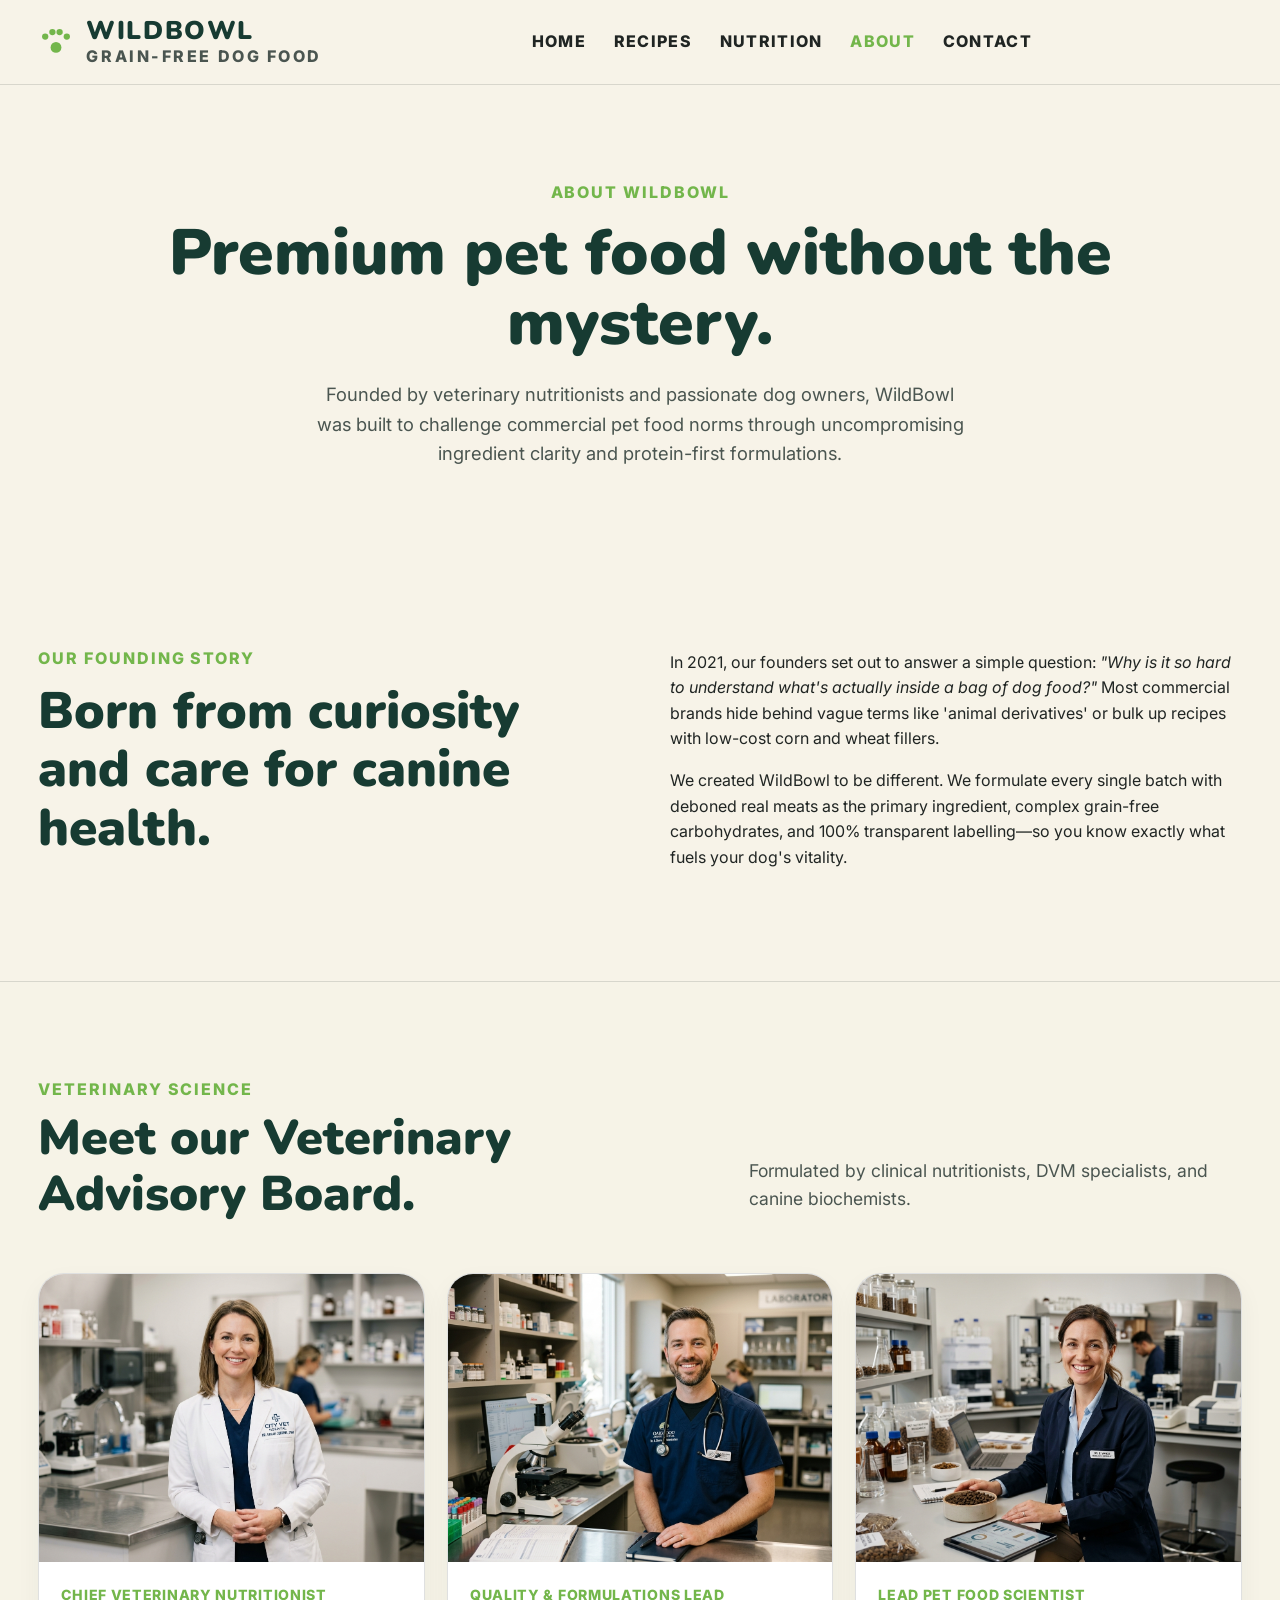
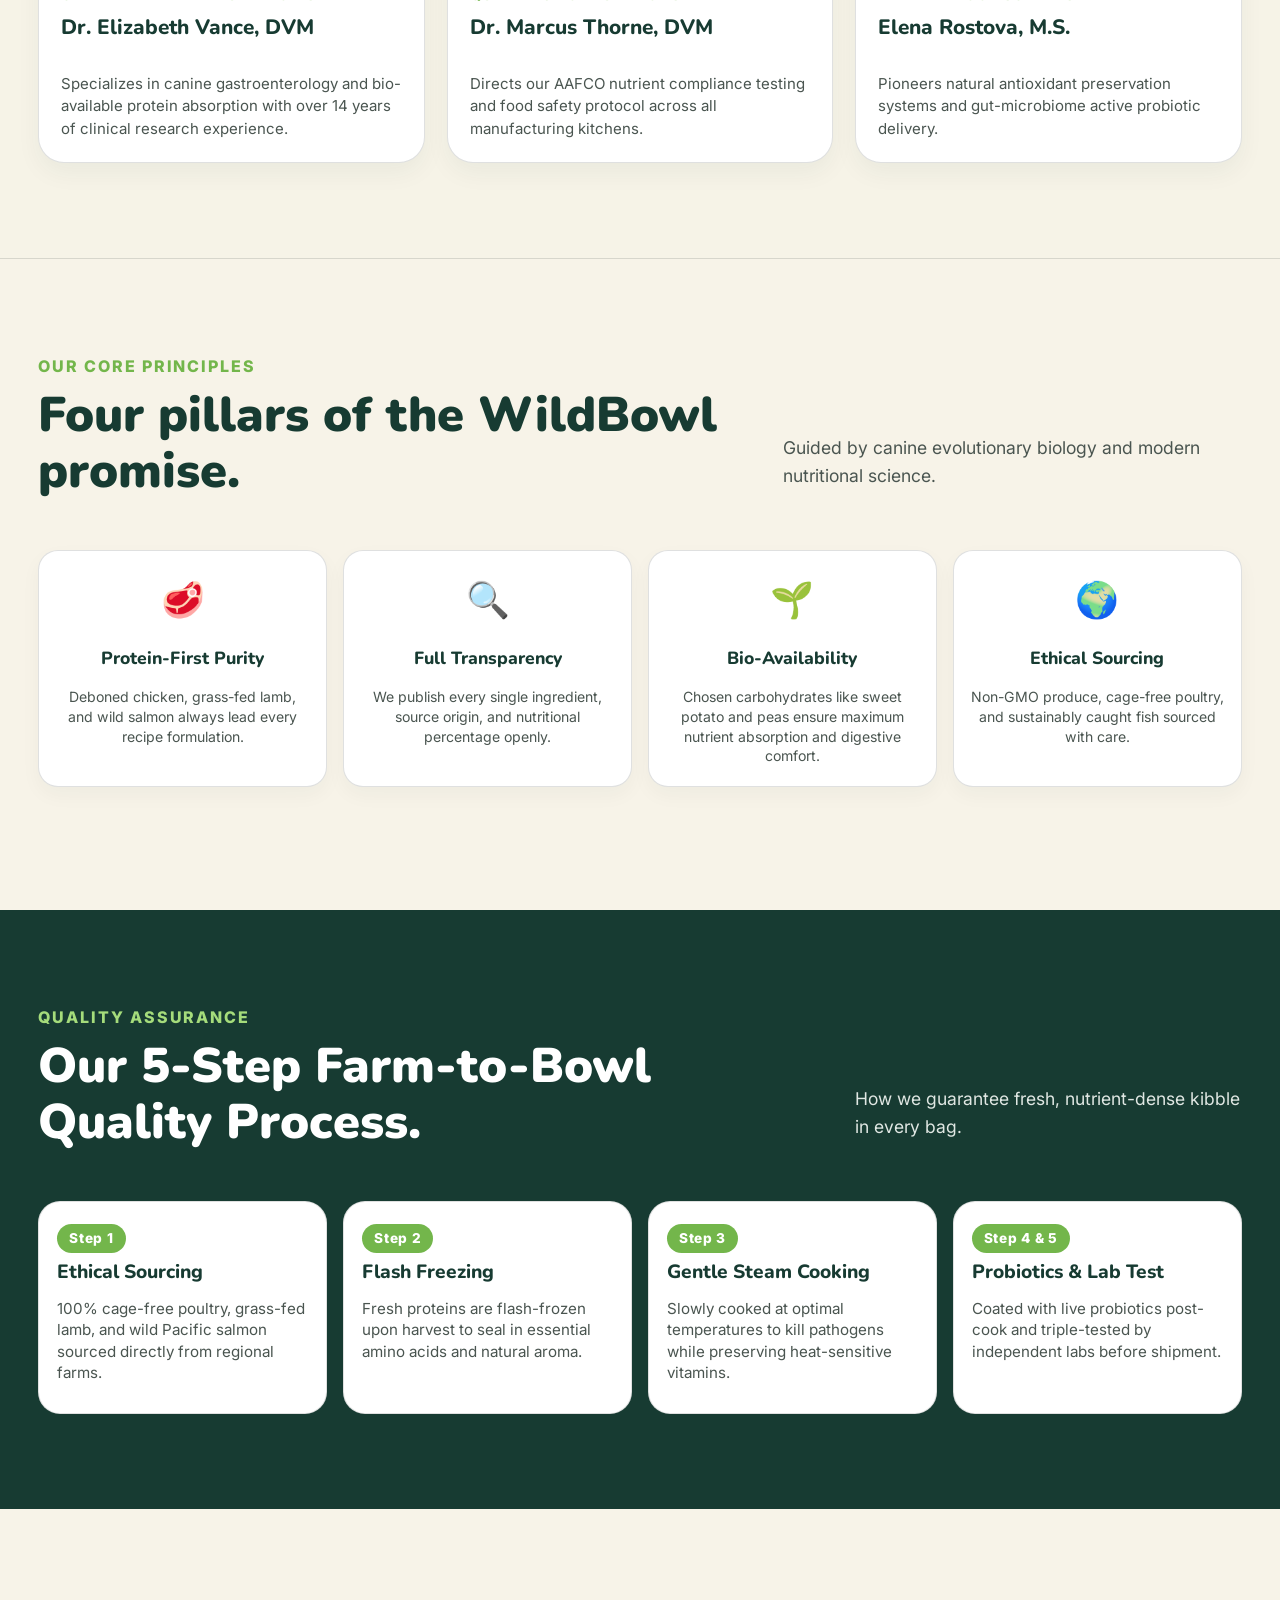
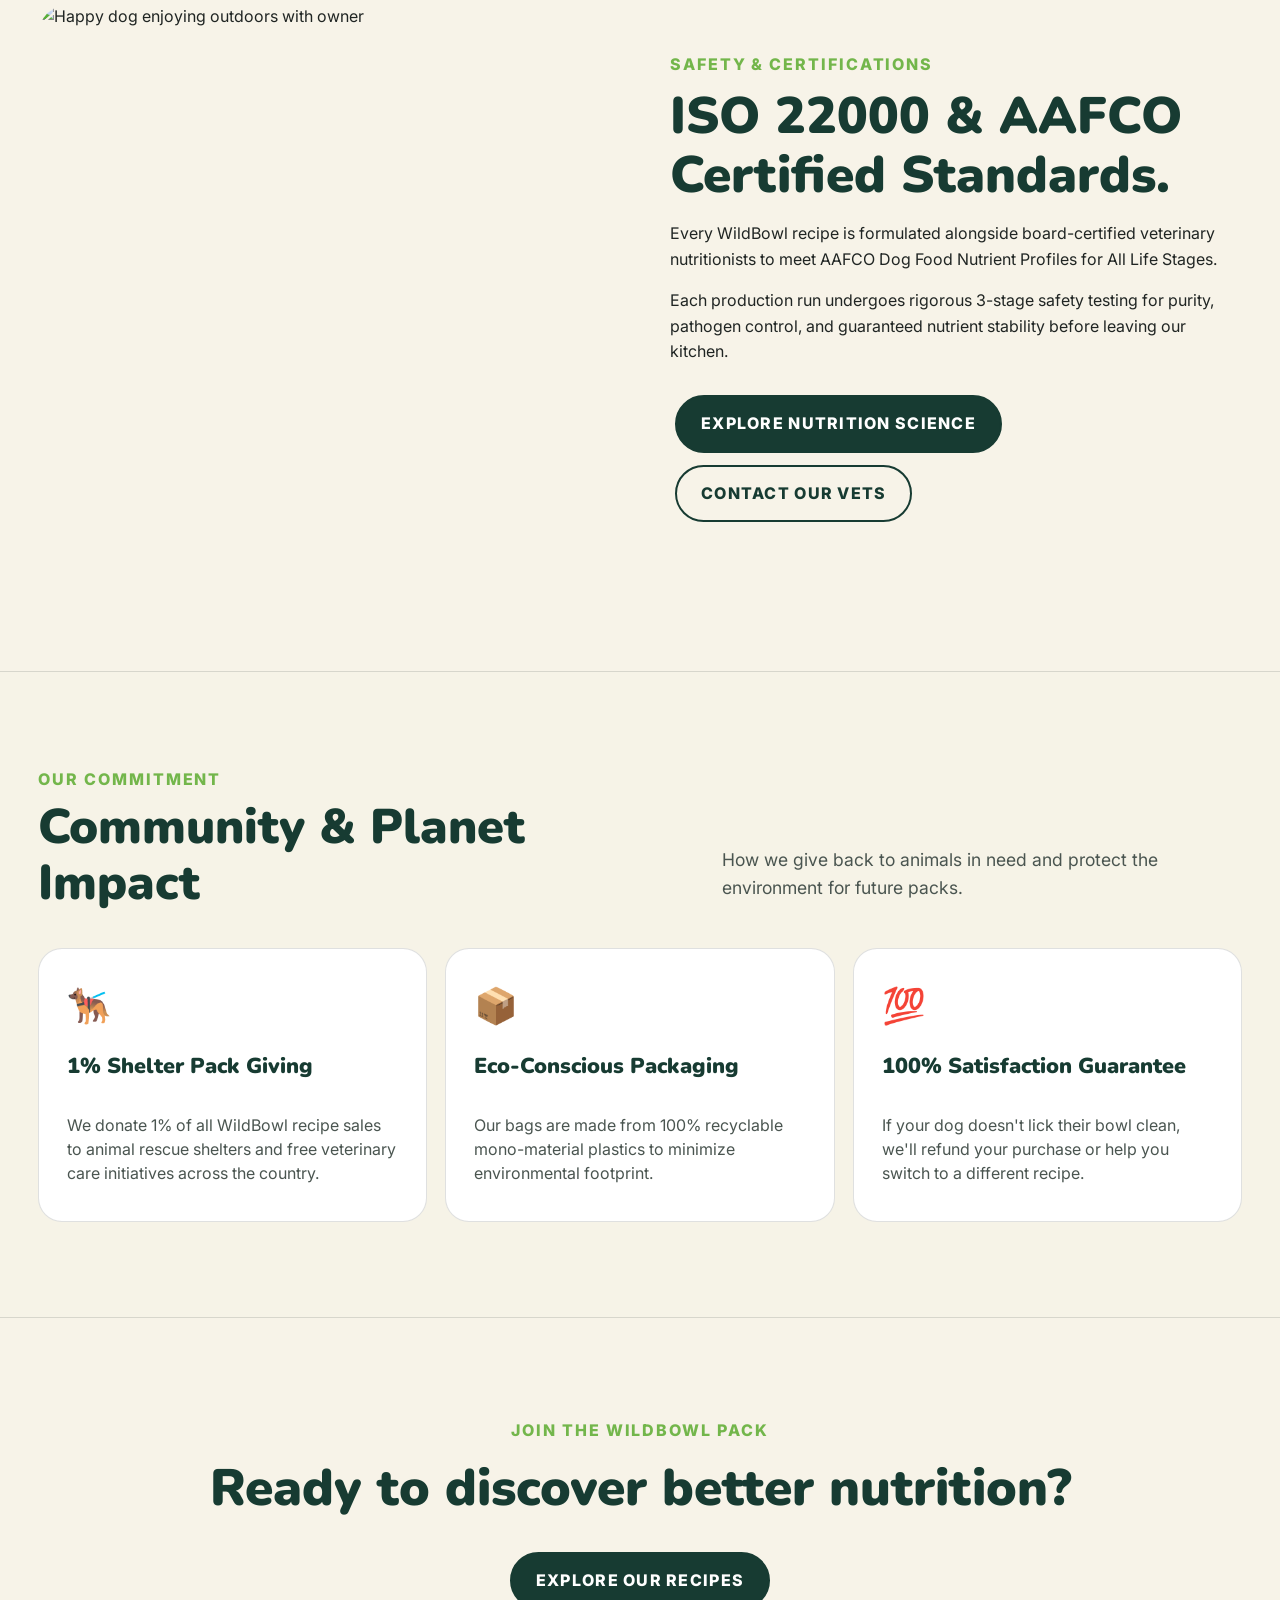
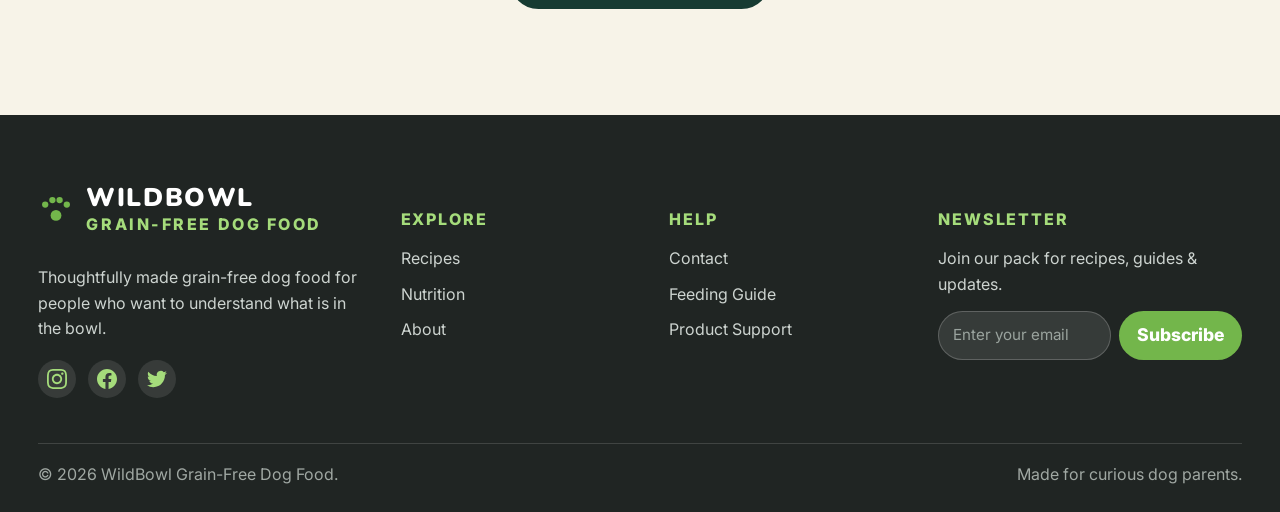
==== commit 1bb5b63a: "intfix1" ====
--- a/about.html
+++ b/about.html
@@ -4,7 +4,9 @@
   <meta charset="utf-8">
   <meta name="viewport" content="width=device-width,initial-scale=1">
   <meta name="description" content="About WildBowl. Our origin, veterinary advisory board, 5-step quality assurance process, core pillars of label transparency, and commitment to grain-free dog food.">
-  <title>About Our Mission & Values | WildBowl Grain-Free Dog Food</title>
+  <link rel="icon" type="image/svg+xml" href="images/favicon.svg">
+  <link rel="alternate icon" href="images/favicon.svg">
+  <link rel="apple-touch-icon" href="images/favicon.svg">
   <link rel="stylesheet" href="css/style.css">
 </head>
 <body>
@@ -75,8 +77,8 @@
           <div class="team-card">
             <img src="images/vet_elizabeth.jpg" alt="Dr. Elizabeth Vance, DVM">
             <div class="team-body">
+              <span class="team-role">Chief Veterinary Nutritionist</span>
               <h3>Dr. Elizabeth Vance, DVM</h3>
-              <span class="team-role">Chief Veterinary Nutritionist</span>
               <p>Specializes in canine gastroenterology and bio-available protein absorption with over 14 years of clinical research experience.</p>
             </div>
           </div>
@@ -84,8 +86,8 @@
           <div class="team-card">
             <img src="images/vet_marcus.jpg" alt="Dr. Marcus Thorne, DVM">
             <div class="team-body">
+              <span class="team-role">Quality & Formulations Lead</span>
               <h3>Dr. Marcus Thorne, DVM</h3>
-              <span class="team-role">Quality & Formulations Lead</span>
               <p>Directs our AAFCO nutrient compliance testing and food safety protocol across all manufacturing kitchens.</p>
             </div>
           </div>
@@ -93,8 +95,8 @@
           <div class="team-card">
             <img src="images/scientist_elena.jpg" alt="Elena Rostova, M.S.">
             <div class="team-body">
+              <span class="team-role">Lead Pet Food Scientist</span>
               <h3>Elena Rostova, M.S.</h3>
-              <span class="team-role">Lead Pet Food Scientist</span>
               <p>Pioneers natural antioxidant preservation systems and gut-microbiome active probiotic delivery.</p>
             </div>
           </div>
@@ -193,21 +195,31 @@
 
     <!-- Community Impact -->
     <section class="section" style="background: rgba(247,243,232,0.6); border-top: 1px solid var(--line); border-bottom: 1px solid var(--line);">
-      <div class="container services-grid">
-        <div class="service">
-          <div style="font-size: 2.2rem; margin-bottom: 12px;">🐕‍🦺</div>
-          <h3>1% Shelter Pack Giving</h3>
-          <p>We donate 1% of all WildBowl recipe sales to animal rescue shelters and free veterinary care initiatives across the country.</p>
-        </div>
-        <div class="service">
-          <div style="font-size: 2.2rem; margin-bottom: 12px;">📦</div>
-          <h3>Eco-Conscious Packaging</h3>
-          <p>Our bags are made from 100% recyclable mono-material plastics to minimize environmental footprint.</p>
-        </div>
-        <div class="service">
-          <div style="font-size: 2.2rem; margin-bottom: 12px;">💯</div>
-          <h3>100% Satisfaction Guarantee</h3>
-          <p>If your dog doesn't lick their bowl clean, we'll refund your purchase or help you switch to a different recipe.</p>
+      <div class="container">
+        <div class="section-head" style="margin-bottom: 28px;">
+          <div>
+            <div class="eyebrow">Our Commitment</div>
+            <h2>Community & Planet Impact</h2>
+          </div>
+          <p>How we give back to animals in need and protect the environment for future packs.</p>
+        </div>
+
+        <div class="services-grid">
+          <div class="service">
+            <div style="font-size: 2.2rem; margin-bottom: 12px;">🐕‍🦺</div>
+            <h3>1% Shelter Pack Giving</h3>
+            <p>We donate 1% of all WildBowl recipe sales to animal rescue shelters and free veterinary care initiatives across the country.</p>
+          </div>
+          <div class="service">
+            <div style="font-size: 2.2rem; margin-bottom: 12px;">📦</div>
+            <h3>Eco-Conscious Packaging</h3>
+            <p>Our bags are made from 100% recyclable mono-material plastics to minimize environmental footprint.</p>
+          </div>
+          <div class="service">
+            <div style="font-size: 2.2rem; margin-bottom: 12px;">💯</div>
+            <h3>100% Satisfaction Guarantee</h3>
+            <p>If your dog doesn't lick their bowl clean, we'll refund your purchase or help you switch to a different recipe.</p>
+          </div>
         </div>
       </div>
     </section>
@@ -263,7 +275,7 @@
           <p class="footer-newsletter-text">Join our pack for recipes, guides & updates.</p>
           <form class="newsletter-form">
             <input type="email" placeholder="Enter your email" required aria-label="Email address">
-            <button type="submit" aria-label="Subscribe">→</button>
+            <button type="submit" aria-label="Subscribe">Subscribe</button>
           </form>
         </div>
       </div>
@@ -274,6 +286,11 @@
     </div>
   </footer>
 
+  <button id="back-to-top" class="back-to-top" aria-label="Back to top" title="Back to top">
+    <svg viewBox="0 0 24 24" width="22" height="22" fill="none" stroke="currentColor" stroke-width="2.5" stroke-linecap="round" stroke-linejoin="round">
+      <path d="M18 15l-6-6-6 6"/>
+    </svg>
+  </button>
   <div class="flash"></div>
   <script src="js/main.js"></script>
 </body>
--- a/css/style.css
+++ b/css/style.css
@@ -7,7 +7,7 @@
   --sky:#DCEFF0;
   --pumpkin:#E88945;
   --ink:#202523;
-  --muted:#68736e;
+  --muted:#4a5550;
   --line:rgba(32,37,35,.14);
   --display:Nunito,Arial,sans-serif;
   --sans:Inter,Arial,sans-serif;
@@ -25,7 +25,7 @@
 .eyebrow{text-transform:uppercase;letter-spacing:.12em;font-size:1rem;font-weight:800;color:var(--green)}
 .section{padding:95px 0}
 .section-head{display:flex;justify-content:space-between;align-items:end;gap:30px;margin-bottom:42px}
-.section-head h2{font:900 clamp(2.7rem,5vw,5rem)/.9 var(--display);color:var(--forest);margin:8px 0}
+.section-head h2{font:900 clamp(2rem,3.8vw,3.2rem)/1.15 var(--display);color:var(--forest);margin:8px 0}
 .section-head p{max-width:520px;color:var(--muted);font-size:1.1rem}
 
 .btn{display:inline-flex;align-items:center;justify-content:center;padding:14px 24px;border-radius:999px;border:2px solid var(--forest);background:var(--forest);color:#fff;text-transform:uppercase;letter-spacing:.08em;font-size:clamp(0.875rem,2.2vw,1rem);font-weight:800;cursor:pointer;transition:.25s;margin:6px 5px}
@@ -67,7 +67,7 @@
 
 /* Hero & Sections */
 .hero{padding:70px 0 100px;text-align:center}
-.hero h1{font:900 clamp(4rem,9vw,8rem)/.82 var(--display);letter-spacing:-.05em;color:var(--forest);max-width:900px;margin:17px auto}
+.hero h1{font:900 clamp(2.5rem,5.2vw,4.2rem)/1.1 var(--display);letter-spacing:-.03em;color:var(--forest);max-width:900px;margin:17px auto}
 .hero p{max-width:650px;color:var(--muted);margin:0 auto 28px;font-size:1.15rem}
 .hero-art{width:min(900px,100%);margin:55px auto 0;position:relative}
 .hero-art img{width:100%;aspect-ratio:16/10;max-height:500px;object-fit:cover;object-position:center 20%;border-radius:35px;box-shadow:0 25px 65px rgba(23,59,50,.15)}
@@ -77,25 +77,70 @@
 .t3{left:40%;bottom:-18px;background:var(--green);color:#fff}
 .badges{display:flex;gap:12px;justify-content:center;flex-wrap:wrap;margin-top:28px}
 .badge{border:1px solid var(--line);padding:10px 18px;border-radius:999px;font-size:clamp(0.8rem,2vw,0.95rem);text-transform:uppercase;letter-spacing:.06em;font-weight:700;margin:4px 3px}
-.product-grid{display:grid;grid-template-columns:repeat(3,1fr);gap:22px}
-.product{background:#fff;border:1px solid var(--line);border-radius:24px;overflow:hidden;transition:.25s}
+.product-grid{display:grid;grid-template-columns:repeat(3,1fr);gap:22px;align-items:stretch}
+.product{background:#fff;border:1px solid var(--line);border-radius:24px;overflow:hidden;transition:.25s;display:flex;flex-direction:column;height:100%}
 .product:hover{transform:translateY(-5px);box-shadow:0 20px 45px rgba(23,59,50,.1)}
-.product-image{background:var(--sky);position:relative}
-.product-image img{width:100%;aspect-ratio:4/3;object-fit:cover;object-position:center 25%}
-.product-body{padding:22px}
-.product-tag{display:inline-block;background:var(--sky);padding:8px 14px;border-radius:999px;font-size:1rem;text-transform:uppercase;letter-spacing:.08em;font-weight:800;color:var(--forest)}
-.product h3{font:900 1.8rem/1 var(--display);margin:12px 0 7px}
-.product p{color:var(--muted);font-size:1rem;margin:0}
-.product-bottom{display:flex;justify-content:space-between;align-items:center;margin-top:18px}
+.product-image{background:var(--sky);position:relative;width:100%;flex-shrink:0}
+.product-image img{width:100%;aspect-ratio:4/3;object-fit:cover;object-position:center 25%;display:block}
+.product-body{padding:22px;display:flex;flex-direction:column;flex:1;gap:8px}
+.product-tag{display:inline-block;background:var(--sky);padding:6px 14px;border-radius:999px;font-size:0.88rem;text-transform:uppercase;letter-spacing:.08em;font-weight:800;color:var(--forest);margin:0;width:fit-content;min-height:28px;line-height:1.2}
+.product h3{font:900 1.35rem/1.2 var(--display);margin:0;color:var(--forest);min-height:2.4em;display:flex;align-items:flex-start}
+.product p{color:var(--muted);font-size:0.98rem;line-height:1.5;margin:0;flex:1}
+.product-bottom{display:flex;justify-content:space-between;align-items:center;margin-top:auto;padding-top:10px;border-top:1px dashed rgba(32,37,35,.12)}
 .price{font-weight:800;font-size:1.15rem}
 .dark{background:var(--forest) !important;color:#fff !important}
 .dark .eyebrow{color:#a5dc7b !important}
-.dark p{color:#d5dfdb !important;font-size:1.1rem}
+.dark > .container > p, .dark .section-head p, .dark .split p, .dark > p{color:#e0e7e3 !important;font-size:1.1rem}
 .dark h2{color:#fff !important}
+
+/* High contrast overrides for cards inside dark sections */
+.dark .transition-step,
+.dark .product,
+.dark .feature-card,
+.dark .service,
+.dark .faq-item,
+.dark .card,
+.dark .store-card,
+.dark .contact-card {
+  background: #ffffff !important;
+  color: var(--ink) !important;
+}
+
+.dark .transition-step p,
+.dark .product p,
+.dark .feature-card p,
+.dark .service p,
+.dark .faq-answer,
+.dark .card p,
+.dark .store-card p,
+.dark .contact-card p {
+  color: #4a5550 !important;
+  font-size: 0.95rem !important;
+}
+
+.dark .transition-step h4,
+.dark .transition-step h3,
+.dark .product h3,
+.dark .feature-card h4,
+.dark .service h3,
+.dark .faq-question,
+.dark .card h3,
+.dark .card h4 {
+  color: var(--forest) !important;
+}
+
+.dark .product .price {
+  color: var(--ink) !important;
+}
+
+.dark .product .product-tag {
+  color: var(--forest) !important;
+  background: var(--sky) !important;
+}
 .split,.about-grid,.detail{display:grid;grid-template-columns:1fr 1fr;gap:60px;align-items:center}
 .split img,.detail img{width:100%;aspect-ratio:1;object-fit:cover;object-position:center 25%;border-radius:32px}
-.split h2,.about-grid h2{font:900 clamp(3rem,6vw,6rem)/.84 var(--display);color:var(--forest);margin:12px 0 22px}
-.dark h2{color:#fff !important}
+.split h2,.about-grid h2{font:900 clamp(2rem,4vw,3.2rem)/1.15 var(--display);color:var(--forest);margin:10px 0 16px}
+
 
 /* Interactive Custom Recipe Builder Component */
 .builder-grid{display:grid;grid-template-columns:1.05fr .95fr;gap:45px;align-items:center}
@@ -110,7 +155,7 @@
 .stat-bar span{display:block;height:100%;background:var(--green);border-radius:999px;transition:width .4s ease}
 .builder-stat strong{font-size:0.95rem;font-weight:800;color:var(--forest)}
 
-.builder-controls h2{font:900 clamp(2.2rem,5vw,3.8rem)/.9 var(--display);color:var(--forest);margin:10px 0 14px}
+.builder-controls h2{font:900 clamp(1.8rem,3.2vw,2.5rem)/1.15 var(--display);color:var(--forest);margin:10px 0 14px}
 .builder-controls p{color:var(--muted);font-size:1.05rem;margin-bottom:22px}
 .builder-opts{display:grid;grid-template-columns:1fr 1fr;gap:12px;margin-bottom:24px}
 .builder-opt{display:flex;align-items:center;gap:12px;padding:12px 14px;background:#fff;border:2px solid var(--line);border-radius:18px;cursor:pointer;text-align:left;transition:all .2s ease}
@@ -124,18 +169,20 @@
 .metric-head{display:flex;justify-content:space-between;font:800 1rem var(--mono)}
 .meter{height:12px;background:#edf0ea;border-radius:999px;overflow:hidden;margin-top:10px}
 .meter span{display:block;height:100%;background:var(--green);border-radius:999px}
-.dog-grid{display:grid;grid-template-columns:repeat(5,1fr);gap:12px}
-.dog{background:#fff;border:1px solid var(--line);border-radius:22px;padding:26px 10px;text-align:center;transition:.25s}
+.dog-grid{display:grid;grid-template-columns:repeat(5,1fr);gap:12px;align-items:stretch}
+.dog{background:#fff;border:1px solid var(--line);border-radius:22px;padding:26px 10px;text-align:center;transition:.25s;display:flex;flex-direction:column;align-items:center;justify-content:center;height:100%;gap:8px}
 .dog:hover{background:var(--green);color:#fff;transform:translateY(-4px)}
-.dog-icon{font-size:2.6rem}
-.dog strong{display:block;font:800 1.1rem var(--display);margin-top:8px}
+.dog-icon{font-size:2.6rem;margin:0;min-height:48px;display:flex;align-items:center;justify-content:center}
+.dog strong{display:block;font:800 1.1rem var(--display);margin:0}
 .page-hero{padding:95px 0 70px;text-align:center}
-.page-hero h1{font:900 clamp(4rem,8vw,7.5rem)/.82 var(--display);color:var(--forest);max-width:950px;margin:12px auto 22px}
+.page-hero h1{font:900 clamp(2.5rem,5vw,4.2rem)/1.1 var(--display);color:var(--forest);max-width:950px;margin:12px auto 22px}
 .page-hero p{max-width:660px;margin:auto;color:var(--muted);font-size:1.15rem}
-.services-grid{display:grid;grid-template-columns:repeat(3,1fr);gap:18px}
-.service{background:#fff;border:1px solid var(--line);border-radius:24px;padding:28px}
-.service h3{font:900 1.8rem var(--display);margin:12px 0 7px}
-.service p{color:var(--muted);font-size:1rem}
+.services-grid{display:grid;grid-template-columns:repeat(3,1fr);gap:18px;align-items:stretch}
+.service{background:#fff;border:1px solid var(--line);border-radius:24px;padding:28px;display:flex;flex-direction:column;height:100%;gap:8px}
+.service > div:first-child{margin:0 0 2px;min-height:36px;display:flex;align-items:center}
+.service h3{font:900 1.35rem/1.2 var(--display);margin:0;color:var(--forest);min-height:2.4em;display:flex;align-items:flex-start}
+.service p{color:var(--muted);font-size:1rem;line-height:1.5;margin:0;flex:1}
+.service small{margin-top:auto;padding-top:10px}
 .form-grid{display:grid;grid-template-columns:1fr 1fr;gap:18px}
 .field{display:flex;flex-direction:column;gap:7px}
 .field.full{grid-column:1/-1}
@@ -143,7 +190,7 @@
 .field input,.field textarea,.field select{padding:14px 16px;border:1px solid var(--line);border-radius:14px;background:#fff;font-size:1rem}
 .field textarea{min-height:160px;resize:vertical}
 .cta{text-align:center;padding:100px 0}
-.cta h2{font:900 clamp(3rem,7vw,6rem)/.85 var(--display);color:var(--forest);max-width:900px;margin:15px auto 28px}
+.cta h2{font:900 clamp(2rem,4vw,3.2rem)/1.15 var(--display);color:var(--forest);max-width:900px;margin:15px auto 28px}
 
 /* Footer Styling with Matching Header Logo & Newsletter + Social Links */
 .footer{background:var(--ink);color:#fff;padding:70px 0 25px}
@@ -194,6 +241,7 @@
   }
   .nav-center.open{display:flex}
   .nav-center > a:not(.bag-mobile),.dropdown > a{font-size:1.05rem;padding:8px 0;display:flex;justify-content:space-between;align-items:center;border-bottom:1px solid var(--line);color:var(--forest)}
+  .nav-center > a.active, .dropdown.active > a{color:var(--green) !important;font-weight:900 !important;background:rgba(115,182,75,.12);padding-left:14px !important;padding-right:14px !important;border-radius:10px;border-left:4px solid var(--green) !important}
   .dropdown > a::after{content:"▾";font-size:.85rem;margin-left:8px;transition:transform .2s ease}
   .dropdown.active > a::after,.dropdown:hover > a::after{transform:rotate(180deg)}
   .dropdown-panel{
@@ -262,7 +310,10 @@
   .brand-title{font-size:1.2rem}
   .brand-sub{font-size:0.75rem;letter-spacing:.08em}
   .bag{padding:8px 16px;font-size:.85rem}
-  .tag{display:none}
+  .tag{display:inline-block !important;padding:6px 12px !important;font-size:0.75rem !important;font-weight:800 !important;box-shadow:0 6px 16px rgba(0,0,0,.15) !important;border-radius:999px;background:#fff}
+  .t1{left:3% !important;top:6% !important}
+  .t2{right:3% !important;bottom:10% !important}
+  .t3{left:50% !important;transform:translateX(-50%) !important;bottom:-12px !important;background:var(--green) !important;color:#fff !important;white-space:nowrap !important}
   .hero-art img{aspect-ratio:4/3;object-position:center 15%;border-radius:24px}
   .split img,.detail img{aspect-ratio:4/3;object-position:center 20%;border-radius:24px}
   .builder-opts{grid-template-columns:1fr}
@@ -279,6 +330,24 @@
    ========================================== */
 
 /* Tables & Specifications */
+.table-responsive {
+  width: 100%;
+  overflow-x: auto;
+  -webkit-overflow-scrolling: touch;
+  border-radius: 18px;
+  border: 1px solid var(--line);
+  margin: 20px 0;
+  box-shadow: 0 10px 25px rgba(23,59,50,0.04);
+  background: #ffffff;
+}
+.table-responsive .spec-table,
+.table-responsive .feeding-table {
+  margin: 0;
+  border: none;
+  box-shadow: none;
+  border-radius: 0;
+  min-width: 620px;
+}
 .spec-table, .feeding-table {
   width: 100%;
   border-collapse: collapse;
@@ -341,6 +410,7 @@
   grid-template-columns: repeat(4, 1fr);
   gap: 16px;
   margin: 28px 0;
+  align-items: stretch;
 }
 .feature-card {
   background: #fff;
@@ -349,21 +419,34 @@
   padding: 20px 16px;
   text-align: center;
   box-shadow: 0 8px 20px rgba(23,59,50,0.04);
+  display: flex;
+  flex-direction: column;
+  height: 100%;
+  gap: 8px;
 }
 .feature-card .feat-icon {
   font-size: 2.2rem;
-  margin-bottom: 10px;
+  margin: 0 0 2px;
+  min-height: 44px;
+  display: flex;
+  align-items: center;
+  justify-content: center;
 }
 .feature-card h4 {
-  font: 800 1.1rem var(--display);
-  color: var(--forest);
-  margin: 0 0 6px;
+  font: 800 1.1rem/1.2 var(--display);
+  color: var(--forest);
+  margin: 0;
+  min-height: 2.4em;
+  display: flex;
+  align-items: center;
+  justify-content: center;
 }
 .feature-card p {
   font-size: 0.88rem;
   color: var(--muted);
   margin: 0;
   line-height: 1.4;
+  flex: 1;
 }
 
 /* Ingredients Section */
@@ -443,6 +526,7 @@
   grid-template-columns: repeat(4, 1fr);
   gap: 16px;
   margin-top: 28px;
+  align-items: stretch;
 }
 .transition-step {
   background: #fff;
@@ -450,6 +534,10 @@
   border-radius: 22px;
   padding: 22px 18px;
   position: relative;
+  display: flex;
+  flex-direction: column;
+  height: 100%;
+  gap: 8px;
 }
 .step-badge {
   display: inline-block;
@@ -459,24 +547,29 @@
   font-size: 0.85rem;
   padding: 4px 12px;
   border-radius: 999px;
-  margin-bottom: 12px;
+  margin: 0;
   letter-spacing: 0.05em;
+  width: fit-content;
+  min-height: 26px;
 }
 .transition-step h4 {
-  font: 800 1.2rem var(--display);
-  color: var(--forest);
-  margin: 0 0 8px;
+  font: 800 1.2rem/1.2 var(--display);
+  color: var(--forest);
+  margin: 0;
+  min-height: 1.5em;
 }
 .transition-step p {
   font-size: 0.92rem;
   color: var(--muted);
   margin: 0;
+  line-height: 1.4;
+  flex: 1;
 }
 .ratio-visual {
   height: 8px;
   background: #e1e7e3;
   border-radius: 999px;
-  margin-top: 14px;
+  margin-top: auto;
   overflow: hidden;
 }
 .ratio-fill {
@@ -491,6 +584,7 @@
   grid-template-columns: repeat(3, 1fr);
   gap: 20px;
   margin-bottom: 35px;
+  align-items: stretch;
 }
 .contact-card {
   background: #fff;
@@ -498,6 +592,10 @@
   border-radius: 24px;
   padding: 26px;
   transition: transform 0.25s ease;
+  display: flex;
+  flex-direction: column;
+  height: 100%;
+  gap: 8px;
 }
 .contact-card:hover {
   transform: translateY(-4px);
@@ -505,17 +603,21 @@
 }
 .contact-icon {
   font-size: 2.4rem;
-  margin-bottom: 12px;
+  margin: 0 0 2px;
+  min-height: 48px;
 }
 .contact-card h3 {
-  font: 800 1.35rem var(--display);
-  color: var(--forest);
-  margin: 0 0 8px;
+  font: 800 1.35rem/1.2 var(--display);
+  color: var(--forest);
+  margin: 0;
+  min-height: 1.6em;
 }
 .contact-card p {
   color: var(--muted);
   font-size: 0.95rem;
-  margin: 0 0 14px;
+  margin: 0;
+  line-height: 1.5;
+  flex: 1;
 }
 .contact-link {
   font-weight: 800;
@@ -523,19 +625,11 @@
   text-transform: uppercase;
   letter-spacing: 0.05em;
   font-size: 0.9rem;
+  margin-top: auto;
+  padding-top: 10px;
 }
 .contact-link:hover {
   color: var(--forest);
-}
-
-@media(max-width:900px){
-  .feature-grid { grid-template-columns: 1fr 1fr; }
-  .transition-steps { grid-template-columns: 1fr 1fr; }
-  .contact-cards { grid-template-columns: 1fr; }
-}
-@media(max-width:600px){
-  .feature-grid { grid-template-columns: 1fr; }
-  .transition-steps { grid-template-columns: 1fr; }
 }
 
 /* Map Section Styles */
@@ -588,6 +682,7 @@
   grid-template-columns: repeat(3, 1fr);
   gap: 22px;
   margin-top: 28px;
+  align-items: stretch;
 }
 .team-card {
   background: #fff;
@@ -596,6 +691,9 @@
   overflow: hidden;
   box-shadow: 0 10px 25px rgba(23,59,50,0.05);
   transition: transform 0.25s ease;
+  display: flex;
+  flex-direction: column;
+  height: 100%;
 }
 .team-card:hover {
   transform: translateY(-5px);
@@ -605,14 +703,14 @@
   aspect-ratio: 4/3;
   object-fit: cover;
   object-position: center 20%;
+  flex-shrink: 0;
 }
 .team-body {
   padding: 22px;
-}
-.team-body h3 {
-  font: 800 1.3rem var(--display);
-  color: var(--forest);
-  margin: 0 0 4px;
+  display: flex;
+  flex-direction: column;
+  flex: 1;
+  gap: 8px;
 }
 .team-role {
   display: inline-block;
@@ -621,13 +719,23 @@
   font-size: 0.88rem;
   text-transform: uppercase;
   letter-spacing: 0.05em;
-  margin-bottom: 10px;
+  margin: 0;
+  min-height: 20px;
+}
+.team-body h3 {
+  font: 800 1.3rem/1.2 var(--display);
+  color: var(--forest);
+  margin: 0;
+  min-height: 2.4em;
+  display: flex;
+  align-items: flex-start;
 }
 .team-body p {
   font-size: 0.94rem;
   color: var(--muted);
   margin: 0;
   line-height: 1.5;
+  flex: 1;
 }
 
 /* Sourcing & Timeline Grid */
@@ -636,6 +744,7 @@
   grid-template-columns: repeat(4, 1fr);
   gap: 18px;
   margin-top: 24px;
+  align-items: stretch;
 }
 .sourcing-card {
   background: #fff;
@@ -643,21 +752,30 @@
   border-radius: 22px;
   padding: 24px 20px;
   border-top: 4px solid var(--green);
+  display: flex;
+  flex-direction: column;
+  height: 100%;
+  gap: 8px;
 }
 .sourcing-card .country-flag {
   font-size: 2rem;
-  margin-bottom: 10px;
+  margin: 0 0 2px;
+  min-height: 40px;
 }
 .sourcing-card h4 {
-  font: 800 1.15rem var(--display);
-  color: var(--forest);
-  margin: 0 0 6px;
+  font: 800 1.15rem/1.2 var(--display);
+  color: var(--forest);
+  margin: 0;
+  min-height: 2.4em;
+  display: flex;
+  align-items: flex-start;
 }
 .sourcing-card p {
   font-size: 0.9rem;
   color: var(--muted);
   margin: 0;
   line-height: 1.4;
+  flex: 1;
 }
 
 /* Portion Calculator Component */
@@ -690,12 +808,17 @@
   grid-template-columns: repeat(3, 1fr);
   gap: 20px;
   margin-top: 24px;
+  align-items: stretch;
 }
 .store-card {
   background: #fff;
   border: 1px solid var(--line);
   border-radius: 22px;
   padding: 24px;
+  display: flex;
+  flex-direction: column;
+  height: 100%;
+  gap: 8px;
 }
 .store-status {
   display: inline-block;
@@ -705,7 +828,33 @@
   font-size: 0.8rem;
   padding: 4px 10px;
   border-radius: 999px;
-  margin-bottom: 10px;
+  margin: 0;
+  width: fit-content;
+  min-height: 26px;
+}
+.store-card h3 {
+  font: 800 1.3rem/1.2 var(--display);
+  color: var(--forest);
+  margin: 0;
+  min-height: 2.4em;
+  display: flex;
+  align-items: flex-start;
+}
+.store-card p {
+  margin: 0;
+  color: var(--muted);
+  font-size: 0.92rem;
+}
+.store-card p:nth-of-type(1) {
+  flex: 1;
+}
+.store-card p:nth-of-type(2) {
+  margin-top: auto;
+  padding-top: 8px;
+  font-size: 0.88rem;
+  font-weight: 700;
+  color: var(--forest);
+  border-top: 1px dashed rgba(32,37,35,.12);
 }
 
 @media(max-width:900px){
@@ -713,9 +862,346 @@
   .team-grid { grid-template-columns: 1fr 1fr; }
   .sourcing-grid { grid-template-columns: 1fr 1fr; }
   .store-grid { grid-template-columns: 1fr; }
+  .feature-grid { grid-template-columns: 1fr 1fr; }
+  .transition-steps { grid-template-columns: 1fr 1fr; }
+  .contact-cards { grid-template-columns: 1fr; }
 }
 @media(max-width:600px){
   .team-grid { grid-template-columns: 1fr; }
   .sourcing-grid { grid-template-columns: 1fr; }
-}
-
+  .feature-grid { grid-template-columns: 1fr; }
+  .transition-steps { grid-template-columns: 1fr; }
+}
+
+/* NATIVE SUBGRID ENHANCEMENT */
+@supports (grid-template-rows: subgrid) {
+  .product-body {
+    display: grid;
+    grid-template-rows: auto auto 1fr auto;
+    gap: 8px;
+  }
+  .feature-card {
+    display: grid;
+    grid-template-rows: auto auto 1fr;
+    gap: 8px;
+  }
+  .transition-step {
+    display: grid;
+    grid-template-rows: auto auto 1fr auto;
+    gap: 8px;
+  }
+  .contact-card {
+    display: grid;
+    grid-template-rows: auto auto 1fr auto auto;
+    gap: 8px;
+  }
+  .team-body {
+    display: grid;
+    grid-template-rows: auto auto 1fr;
+    gap: 8px;
+  }
+  .sourcing-card {
+    display: grid;
+    grid-template-rows: auto auto 1fr;
+    gap: 8px;
+  }
+  .store-card {
+    display: grid;
+    grid-template-rows: auto auto 1fr auto;
+    gap: 8px;
+  }
+  .service {
+    display: grid;
+    grid-template-rows: auto auto 1fr auto;
+    gap: 8px;
+  }
+}
+
+/* Back to Top Floating Button */
+.back-to-top {
+  position: fixed;
+  bottom: 28px;
+  right: 28px;
+  width: 48px;
+  height: 48px;
+  border-radius: 50%;
+  background: var(--forest);
+  color: #ffffff;
+  border: 2px solid rgba(255, 255, 255, 0.25);
+  cursor: pointer;
+  display: flex;
+  align-items: center;
+  justify-content: center;
+  box-shadow: 0 10px 25px rgba(23, 59, 50, 0.25);
+  opacity: 0;
+  visibility: hidden;
+  transform: translateY(16px) scale(0.9);
+  transition: all 0.3s cubic-bezier(0.34, 1.56, 0.64, 1);
+  z-index: 90;
+  outline: none;
+}
+.back-to-top.visible {
+  opacity: 1;
+  visibility: visible;
+  transform: translateY(0) scale(1);
+}
+.back-to-top:hover {
+  background: var(--green);
+  color: #ffffff;
+  border-color: var(--green);
+  transform: translateY(-5px) scale(1.08);
+  box-shadow: 0 14px 30px rgba(115, 182, 75, 0.4);
+}
+.back-to-top:active {
+  transform: translateY(-2px) scale(0.98);
+}
+.back-to-top svg {
+  transition: transform 0.25s ease;
+}
+.back-to-top:hover svg {
+  transform: translateY(-2px);
+}
+@media (max-width: 600px) {
+  .back-to-top {
+    bottom: 20px;
+    right: 20px;
+    width: 44px;
+    height: 44px;
+  }
+}
+
+/* Nutrition Page Macro Cards Grid (Simple, Distinct Layout) */
+.macro-cards-grid {
+  display: grid;
+  grid-template-columns: repeat(4, 1fr);
+  gap: 20px;
+  margin-top: 28px;
+  align-items: stretch;
+}
+.macro-card {
+  background: #ffffff;
+  border: 1px solid var(--line);
+  border-radius: 24px;
+  padding: 24px 20px;
+  display: flex;
+  flex-direction: column;
+  height: 100%;
+  gap: 8px;
+  box-shadow: 0 10px 30px rgba(23, 59, 50, 0.04);
+  transition: transform 0.25s ease, box-shadow 0.25s ease;
+}
+.macro-card:hover {
+  transform: translateY(-4px);
+  box-shadow: 0 18px 40px rgba(23, 59, 50, 0.08);
+}
+.macro-card-header {
+  display: flex;
+  align-items: center;
+  gap: 12px;
+  margin-bottom: 4px;
+}
+.macro-icon {
+  font-size: 2rem;
+  flex-shrink: 0;
+  width: 46px;
+  height: 46px;
+  background: var(--cream);
+  border-radius: 14px;
+  display: flex;
+  align-items: center;
+  justify-content: center;
+}
+.macro-badge {
+  display: inline-block;
+  background: rgba(115, 182, 75, 0.15);
+  color: var(--forest);
+  font-weight: 800;
+  font-size: 0.78rem;
+  padding: 3px 10px;
+  border-radius: 999px;
+  text-transform: uppercase;
+  letter-spacing: 0.06em;
+  margin-bottom: 2px;
+}
+.macro-card-header h3 {
+  font: 800 1.2rem/1.2 var(--display);
+  color: var(--forest);
+  margin: 0;
+}
+.macro-card p {
+  color: var(--muted);
+  font-size: 0.92rem;
+  line-height: 1.5;
+  margin: 0;
+  flex: 1;
+}
+.macro-stats-row {
+  display: grid;
+  grid-template-columns: repeat(3, 1fr);
+  gap: 8px;
+  background: var(--cream);
+  padding: 12px 8px;
+  border-radius: 16px;
+  text-align: center;
+  margin: 8px 0;
+}
+.macro-stat {
+  display: flex;
+  flex-direction: column;
+  align-items: center;
+}
+.stat-num {
+  font: 900 1.2rem/1 var(--display);
+  color: var(--forest);
+}
+.stat-lbl {
+  font-size: 0.72rem;
+  font-weight: 700;
+  color: var(--muted);
+  text-transform: uppercase;
+  letter-spacing: 0.05em;
+  margin-top: 3px;
+}
+.macro-card-bottom {
+  margin-top: auto;
+  padding-top: 6px;
+}
+.macro-card-bottom .btn {
+  width: 100%;
+  padding: 10px 14px;
+  font-size: 0.85rem;
+  margin: 0;
+  letter-spacing: 0.04em;
+}
+
+@media (max-width: 900px) {
+  .macro-cards-grid {
+    grid-template-columns: 1fr 1fr;
+  }
+}
+@media (max-width: 600px) {
+  .macro-cards-grid {
+    grid-template-columns: 1fr;
+  }
+}
+
+/* Smart Portion & Calorie Calculator Component */
+.calc-card {
+  background: #ffffff;
+  border: 1px solid var(--line);
+  border-radius: 24px;
+  padding: 24px;
+  box-shadow: 0 16px 36px rgba(23,59,50,0.08);
+  width: 100%;
+  max-width: 500px;
+  margin: 0 auto;
+  box-sizing: border-box;
+}
+.calc-card .field {
+  display: flex;
+  flex-direction: column;
+  gap: 8px;
+  margin-top: 14px;
+}
+.calc-card .field:first-child {
+  margin-top: 0;
+}
+.calc-card label {
+  font-size: 0.85rem;
+  font-weight: 800;
+  text-transform: uppercase;
+  letter-spacing: 0.06em;
+  color: var(--forest);
+  display: flex;
+  justify-content: space-between;
+  align-items: center;
+}
+.calc-card label strong {
+  color: var(--green);
+  font-size: 1.05rem;
+}
+.calc-card input[type="range"] {
+  width: 100%;
+  height: 8px;
+  background: #edf0ea;
+  border-radius: 999px;
+  outline: none;
+  cursor: pointer;
+  accent-color: var(--green);
+  box-sizing: border-box;
+}
+.calc-card select {
+  width: 100%;
+  max-width: 100%;
+  padding: 12px 14px;
+  border: 1px solid var(--line);
+  border-radius: 12px;
+  background: var(--cream);
+  font: 600 0.95rem var(--sans);
+  color: var(--forest);
+  outline: none;
+  cursor: pointer;
+  box-sizing: border-box;
+  text-overflow: ellipsis;
+  white-space: nowrap;
+  overflow: hidden;
+}
+.calc-result-box {
+  background: var(--forest);
+  color: #ffffff;
+  padding: 18px 20px;
+  border-radius: 20px;
+  text-align: center;
+  margin-top: 18px;
+  box-shadow: 0 8px 24px rgba(23,59,50,0.2);
+}
+.calc-result-lbl {
+  text-transform: uppercase;
+  letter-spacing: 0.08em;
+  font-size: 0.78rem;
+  font-weight: 800;
+  color: #a5dc7b;
+  display: block;
+}
+.calc-result-val {
+  display: block;
+  font: 900 clamp(1.6rem, 4vw, 2.2rem) / 1.15 var(--display);
+  color: #ffffff;
+  margin: 4px 0 2px;
+}
+.calc-result-sub {
+  display: block;
+  font-size: 0.82rem;
+  color: #dceff0;
+  opacity: 0.9;
+}
+
+@media (max-width: 600px) {
+  #portion-calculator {
+    padding: 35px 0 !important;
+  }
+  #portion-calculator .about-grid {
+    gap: 16px !important;
+  }
+  #portion-calculator h2 {
+    font-size: 1.5rem !important;
+    margin: 4px 0 8px !important;
+  }
+  #portion-calculator p {
+    font-size: 0.9rem !important;
+    margin-bottom: 0 !important;
+  }
+  .calc-card {
+    padding: 18px 14px !important;
+    border-radius: 18px !important;
+  }
+  .calc-result-box {
+    padding: 14px 12px !important;
+    margin-top: 14px !important;
+    border-radius: 14px !important;
+  }
+  .calc-result-val {
+    font-size: 1.4rem !important;
+  }
+}
+
